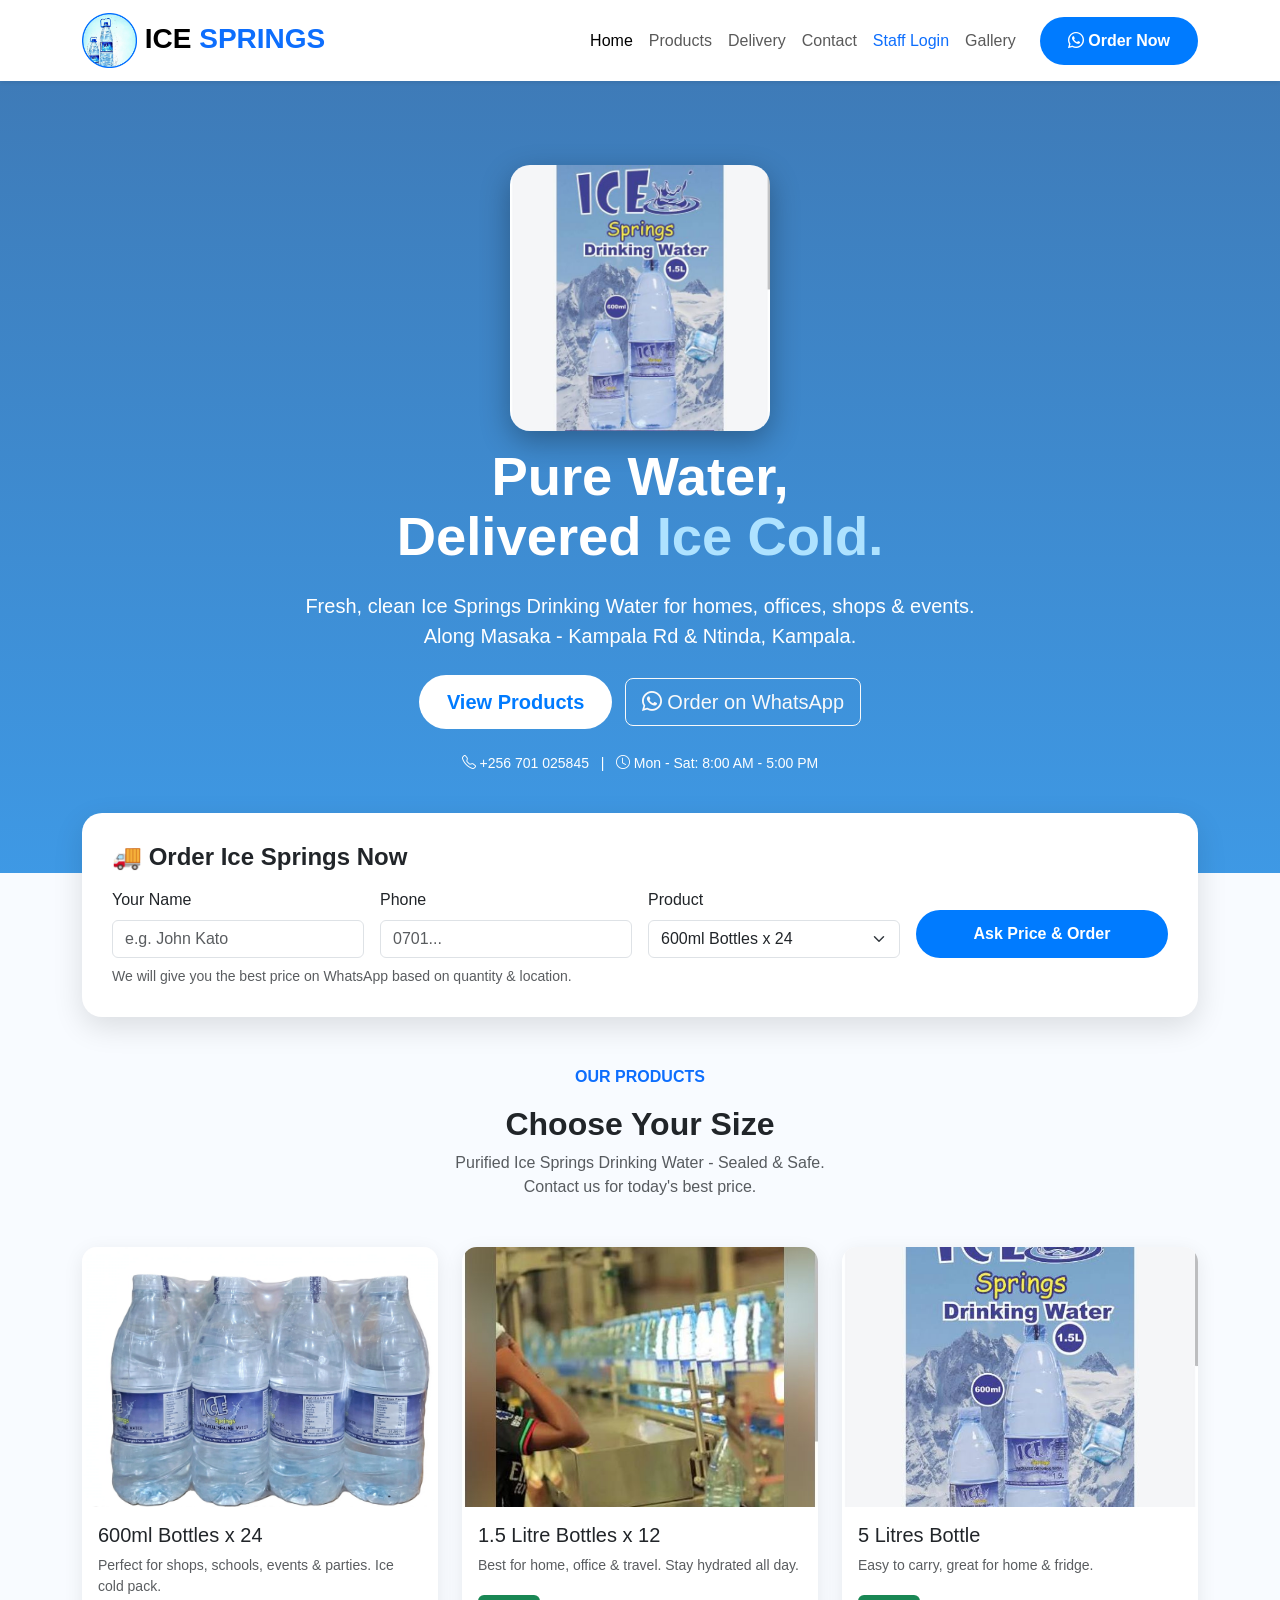
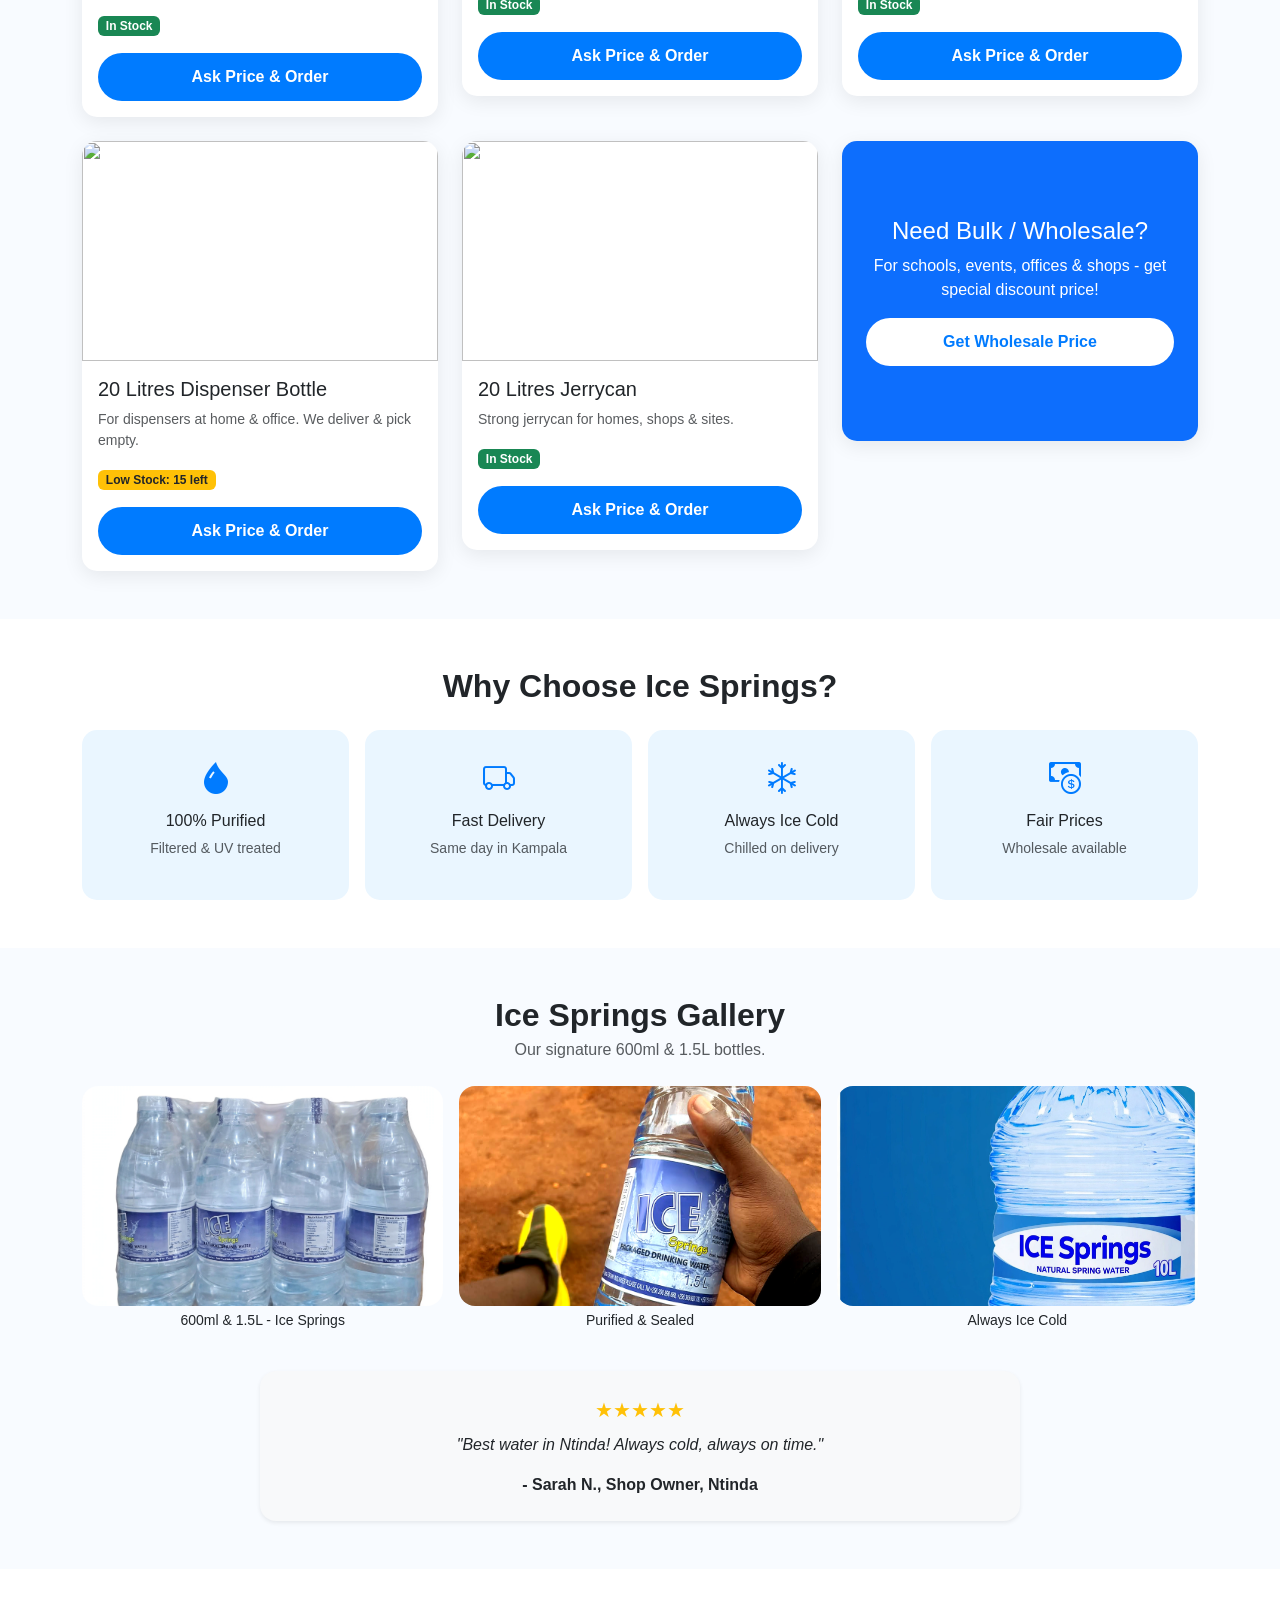
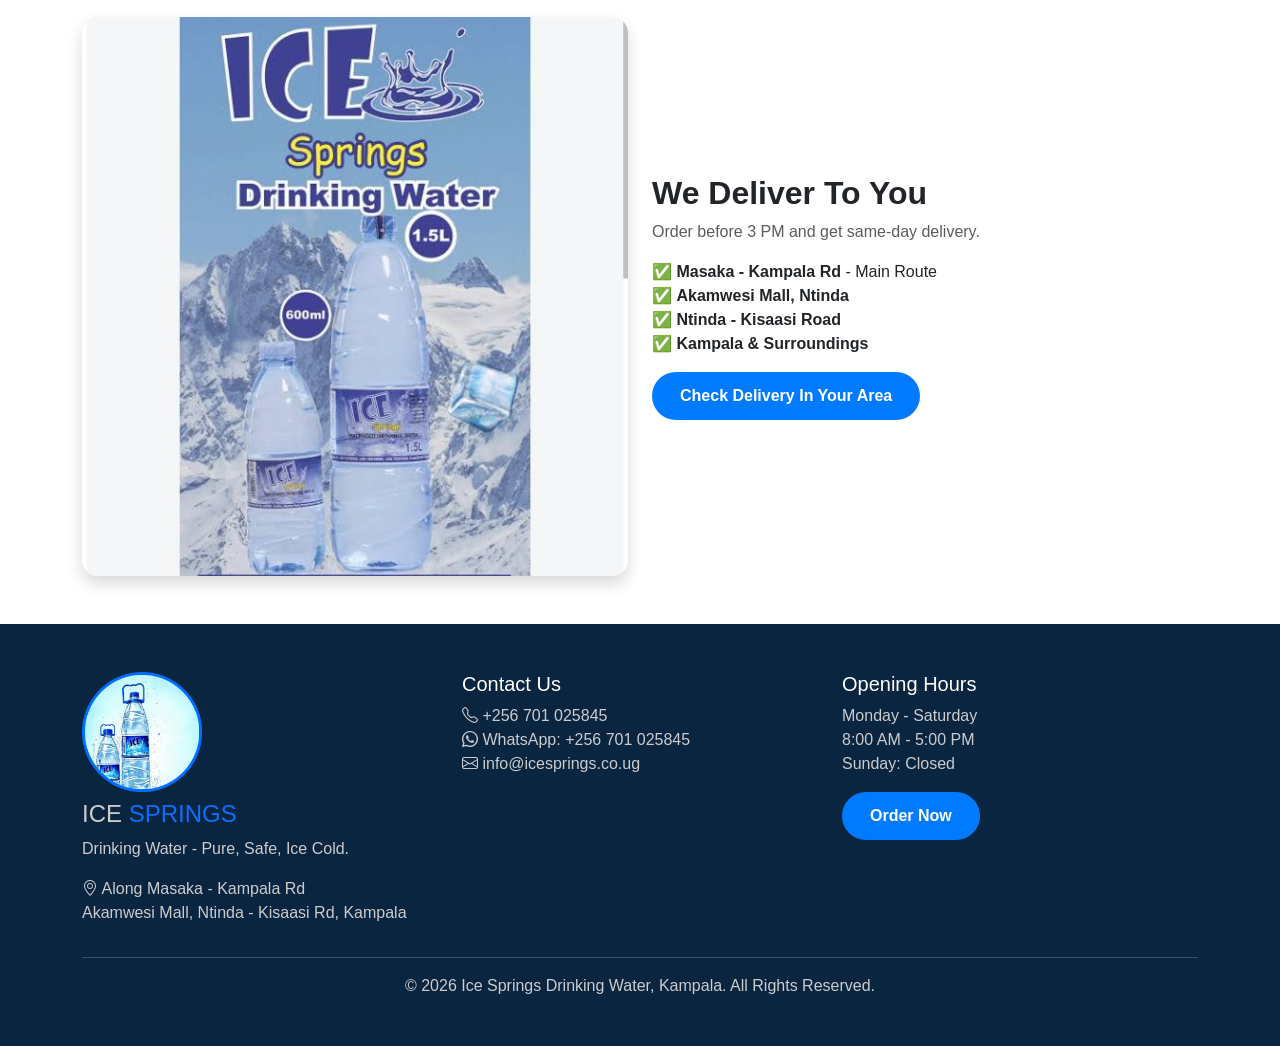
==== index.html @ fd6916f8 "Update index.html" ====
<!DOCTYPE html>
<html lang="en">
<head>
<meta charset="UTF-8">
<meta name="viewport" content="width=device-width, initial-scale=1.0">
<title>Ice Springs Drinking Water | Pure Water - Kampala</title>
<link href="https://cdn.jsdelivr.net/npm/bootstrap@5.3.3/dist/css/bootstrap.min.css" rel="stylesheet">
<link rel="stylesheet" href="https://cdn.jsdelivr.net/npm/bootstrap-icons@1.11.3/font/bootstrap-icons.min.css">
<link rel="stylesheet" href="style.css">
</head>
<body>

<nav class="navbar navbar-expand-lg navbar-light bg-white sticky-top shadow-sm">
  <div class="container">
    <a class="navbar-brand fw-bold fs-3" href="#">
      <img src="logo.png" alt="Ice Springs" style="height:55px; width:auto; border-radius:8px; object-fit:cover;"> 
      ICE <span class="text-primary">SPRINGS</span>
    </a>
    <button class="navbar-toggler" type="button" data-bs-toggle="collapse" data-bs-target="#nav"><span class="navbar-toggler-icon"></span></button>
    <div class="collapse navbar-collapse" id="nav">
      <ul class="navbar-nav ms-auto">
        <li class="nav-item"><a class="nav-link active" href="#">Home</a></li>
        <li class="nav-item"><a class="nav-link" href="#products">Products</a></li>
        <li class="nav-item"><a class="nav-link" href="#delivery">Delivery</a></li>
        <li class="nav-item"><a class="nav-link" href="#contact">Contact</a></li>
        <li class="nav-item"><a class="nav-link text-primary" href="login.html">Staff Login</a></li>
         <li class="nav-item"><a class="nav-link" href="gallary.html">Gallery</a></li>
      </ul>

      <a href="https://wa.me/256701025845?text=Hello%20Ice%20Springs!%20I%20want%20to%20order" target="_blank" class="btn btn-blue ms-3"><i class="bi bi-whatsapp"></i> Order Now</a>
    </div>
  </div>
</nav>

<section class="hero text-center">
  <div class="container">
    <img src="icewaterlogo.jpeg" alt="Ice Springs Drinking Water" style="width:260px; max-width:85%; border-radius:20px; box-shadow:0 10px 30px rgba(0,0,0,0.3);">
    <h1 class="mt-3">Pure Water,<br>Delivered <span class="text-light-blue">Ice Cold.</span></h1>
    <p class="lead my-4">Fresh, clean Ice Springs Drinking Water for homes, offices, shops & events.<br>Along Masaka - Kampala Rd & Ntinda, Kampala.</p>
    <a href="#products" class="btn btn-white btn-lg me-2">View Products</a>
    <a href="https://wa.me/256701025845" target="_blank" class="btn btn-outline-light btn-lg"><i class="bi bi-whatsapp"></i> Order on WhatsApp</a>
    <p class="mt-4 small"><i class="bi bi-telephone"></i> +256 701 025845 &nbsp; | &nbsp; <i class="bi bi-clock"></i> Mon - Sat: 8:00 AM - 5:00 PM</p>
  </div>
</section>

<div class="container" id="order">
  <div class="order-box">
    <h4 class="fw-bold mb-3">🚚 Order Ice Springs Now</h4>
    <form class="row g-3" onsubmit="orderWater(event)">
      <div class="col-md-3"><label class="form-label">Your Name</label><input id="cName" type="text" class="form-control" placeholder="e.g. John Kato" required></div>
      <div class="col-md-3"><label class="form-label">Phone</label><input id="cPhone" type="tel" class="form-control" placeholder="0701..." required></div>
      <div class="col-md-3"><label class="form-label">Product</label>
        <select id="cProduct" class="form-select">
          <option>600ml Bottles x 24</option>
          <option>1.5 Litre Bottles x 12</option>
          <option>5 Litres Bottle</option>
          <option>20 Litres Dispenser Bottle</option>
          <option>20 Litres Jerrycan</option>
        </select>
      </div>
      <div class="col-md-3 d-flex align-items-end"><button class="btn btn-blue w-100"><span id="btnText">Ask Price & Order</span> <span id="spinner" class="spinner-border spinner-border-sm d-none"></span></button></div>
    </form>
    <p class="small text-muted mt-2 mb-0">We will give you the best price on WhatsApp based on quantity & location.</p>
  </div>
</div>

<section id="products" class="py-5">
  <div class="container">
    <div class="text-center mb-5"><p class="text-primary fw-bold">OUR PRODUCTS</p><h2 class="fw-bold">Choose Your Size</h2><p class="text-muted">Purified Ice Springs Drinking Water - Sealed & Safe. <br>Contact us for today's best price.</p></div>
    <div class="row g-4">
      <div class="col-md-4"><div class="card product-card"><img src="2.png" class="card-img-top" style="height:260px; object-fit:cover;"><div class="card-body"><h5>600ml Bottles x 24</h5><p class="text-muted small">Perfect for shops, schools, events & parties. Ice cold pack.</p><p><span class="badge bg-success">In Stock</span></p><a href="https://wa.me/256701025845?text=I%20want%20price%20for%2024x%20600ml" target="_blank" class="btn btn-blue w-100">Ask Price & Order</a></div></div></div>
      <div class="col-md-4"><div class="card product-card"><img src="1.jpeg" class="card-img-top" style="height:260px; object-fit:cover;"><div class="card-body"><h5>1.5 Litre Bottles x 12</h5><p class="text-muted small">Best for home, office & travel. Stay hydrated all day.</p><p><span class="badge bg-success">In Stock</span></p><a href="https://wa.me/256701025845?text=I%20want%20price%20for%2012x%201.5L" target="_blank" class="btn btn-blue w-100">Ask Price & Order</a></div></div></div>
      <div class="col-md-4"><div class="card product-card"><img src="icewaterlogo.jpeg" class="card-img-top" style="height:260px; object-fit:cover;"><div class="card-body"><h5>5 Litres Bottle</h5><p class="text-muted small">Easy to carry, great for home & fridge.</p><p><span class="badge bg-success">In Stock</span></p><a href="https://wa.me/256701025845?text=I%20want%20price%20for%205%20Litres" target="_blank" class="btn btn-blue w-100">Ask Price & Order</a></div></div></div>
      <div class="col-md-4"><div class="card product-card"><img src="https://images.unsplash.com/photo-1585232561287-1a52825f8d6b?w=800" class="card-img-top"><div class="card-body"><h5>20 Litres Dispenser Bottle</h5><p class="text-muted small">For dispensers at home & office. We deliver & pick empty.</p><p><span class="badge bg-warning text-dark">Low Stock: 15 left</span></p><a href="https://wa.me/256701025845?text=I%20want%20price%20for%2020L%20Dispenser" target="_blank" class="btn btn-blue w-100">Ask Price & Order</a></div></div></div>
      <div class="col-md-4"><div class="card product-card"><img src="https://images.unsplash.com/photo-1616116310801-e1c9a5cddb0a?w=800" class="card-img-top"><div class="card-body"><h5>20 Litres Jerrycan</h5><p class="text-muted small">Strong jerrycan for homes, shops & sites.</p><p><span class="badge bg-success">In Stock</span></p><a href="https://wa.me/256701025845?text=I%20want%20price%20for%2020L%20Jerrycan" target="_blank" class="btn btn-blue w-100">Ask Price & Order</a></div></div></div>
      <div class="col-md-4"><div class="card product-card bg-primary text-white text-center d-flex flex-column justify-content-center p-4" style="min-height:300px"><h4>Need Bulk / Wholesale?</h4><p>For schools, events, offices & shops - get special discount price!</p><a href="https://wa.me/256701025845?text=I%20want%20wholesale%20price" target="_blank" class="btn btn-white">Get Wholesale Price</a></div></div>
    </div>
  </div>
</section>

<section id="why" class="py-5 bg-white">
  <div class="container"><div class="text-center mb-4"><h2 class="fw-bold">Why Choose Ice Springs?</h2></div>
    <div class="row g-3 text-center">
      <div class="col-6 col-md-3"><div class="feature-box"><i class="bi bi-droplet-fill"></i><h6 class="mt-2">100% Purified</h6><p class="small text-muted">Filtered & UV treated</p></div></div>
      <div class="col-6 col-md-3"><div class="feature-box"><i class="bi bi-truck"></i><h6 class="mt-2">Fast Delivery</h6><p class="small text-muted">Same day in Kampala</p></div></div>
      <div class="col-6 col-md-3"><div class="feature-box"><i class="bi bi-snow"></i><h6 class="mt-2">Always Ice Cold</h6><p class="small text-muted">Chilled on delivery</p></div></div>
      <div class="col-6 col-md-3"><div class="feature-box"><i class="bi bi-cash-coin"></i><h6 class="mt-2">Fair Prices</h6><p class="small text-muted">Wholesale available</p></div></div>
    </div>
  </div>
</section>

<section id="gallery" class="py-5">
  <div class="container">
    <h2 class="fw-bold text-center mb-1">Ice Springs Gallery</h2>
    <p class="text-center text-muted mb-4">Our signature 600ml & 1.5L bottles.</p>
    <div class="row g-3">
      <div class="col-md-4 col-6"><img src="2.png" class="img-fluid rounded-4 gallery-img"><p class="text-center small mt-1">600ml & 1.5L - Ice Springs</p></div>
      <div class="col-md-4 col-6"><img src="3.png" class="img-fluid rounded-4 gallery-img"><p class="text-center small mt-1">Purified & Sealed</p></div>
      <div class="col-md-4"><img src="4.jpg" class="img-fluid rounded-4 gallery-img"><p class="text-center small mt-1">Always Ice Cold</p></div>
    </div>
    <div class="row mt-4"><div class="col-md-8 mx-auto text-center bg-light p-4 rounded-4 shadow-sm"><div class="text-warning fs-5">★★★★★</div><p class="fst-italic mt-2">"Best water in Ntinda! Always cold, always on time."</p><strong>- Sarah N., Shop Owner, Ntinda</strong></div></div>
  </div>
</section>

<section id="delivery" class="py-5 bg-white">
  <div class="container"><div class="row align-items-center"><div class="col-md-6"><img src="icewaterlogo.jpeg" class="img-fluid rounded-4 shadow"></div>
  <div class="col-md-6"><h2 class="fw-bold">We Deliver To You</h2><p class="text-muted">Order before 3 PM and get same-day delivery.</p><ul class="list-unstyled"><li>✅ <b>Masaka - Kampala Rd</b> - Main Route</li><li>✅ <b>Akamwesi Mall, Ntinda</b></li><li>✅ <b>Ntinda - Kisaasi Road</b></li><li>✅ <b>Kampala & Surroundings</b></li></ul><a href="https://wa.me/256701025845" target="_blank" class="btn btn-blue">Check Delivery In Your Area</a></div></div></div>
</section>

<footer id="contact" class="py-5">
  <div class="container"><div class="row">
    <div class="col-md-4"><img src="logo.png" style="width:120px; border-radius:12px;"><h4 class="mt-2">ICE <span class="text-primary">SPRINGS</span></h4><p>Drinking Water - Pure, Safe, Ice Cold.</p><p><i class="bi bi-geo-alt"></i> Along Masaka - Kampala Rd<br>Akamwesi Mall, Ntinda - Kisaasi Rd, Kampala</p></div>
    <div class="col-md-4"><h5 class="text-white">Contact Us</h5><p><i class="bi bi-telephone"></i> +256 701 025845<br><i class="bi bi-whatsapp"></i> WhatsApp: +256 701 025845<br><i class="bi bi-envelope"></i> info@icesprings.co.ug</p></div>
    <div class="col-md-4"><h5 class="text-white">Opening Hours</h5><p>Monday - Saturday<br>8:00 AM - 5:00 PM<br>Sunday: Closed</p><a href="https://wa.me/256701025845" class="btn btn-blue">Order Now</a></div>
  </div><hr><p class="text-center mb-0">© 2026 Ice Springs Drinking Water, Kampala. All Rights Reserved.</p></div>
</footer>

<script src="https://cdn.jsdelivr.net/npm/bootstrap@5.3.3/dist/js/bootstrap.bundle.min.js"></script>
<script>
function orderWater(e){
  e.preventDefault();
  var btnText=document.getElementById('btnText'); var spinner=document.getElementById('spinner');
  btnText.innerText='Preparing...'; spinner.classList.remove('d-none');
  var name=document.getElementById('cName').value; var phone=document.getElementById('cPhone').value; var product=document.getElementById('cProduct').value;
  var msg="Hello Ice Springs! My name is "+name+". Phone: "+phone+". I want price for: "+product;
  setTimeout(function(){ window.open("https://wa.me/256701025845?text="+encodeURIComponent(msg),"_blank"); btnText.innerText='Ask Price & Order'; spinner.classList.add('d-none'); },1000);
}
</script>
</body>
</html>
---- style.css ----
:root{ --blue:#007bff; --dark-blue:#0056b3; --light:#eaf6ff; }
body{ font-family:'Segoe UI',sans-serif; background:#f8fbff; }
.btn-blue{ background:var(--blue); color:white; border:none; padding:12px 28px; border-radius:30px; font-weight:600; }
.btn-blue:hover{ background:var(--dark-blue); color:white; }
.btn-white{ background:white; color:var(--blue); padding:12px 28px; border-radius:30px; font-weight:700; border:none; }
.text-light-blue{ color:#aee2ff; }
.hero{ background:linear-gradient(rgba(0,80,160,0.75), rgba(0,120,220,0.75)), url('https://images.unsplash.com/photo-1548839140-29a749e1cf4d?w=1200'); background-size:cover; background-position:center; min-height:88vh; display:flex; align-items:center; color:white; }
.hero h1{ font-size:3.4rem; font-weight:800; line-height:1.1; }
.order-box{ background:white; padding:30px; border-radius:20px; box-shadow:0 10px 30px rgba(0,0,0,0.12); margin-top:-60px; position:relative; z-index:10; }
.product-card{ border:none; border-radius:15px; overflow:hidden; box-shadow:0 5px 20px rgba(0,0,0,0.08); transition:0.3s; }
.product-card:hover{ transform:translateY(-5px); }
.product-card img{ height:220px; object-fit:cover; }
.price-badge{ position:absolute; top:15px; right:15px; background:var(--blue); color:white; padding:6px 14px; border-radius:20px; font-weight:700; font-size:13px; }
.feature-box{ background:var(--light); padding:25px; border-radius:15px; text-align:center; }
.feature-box i{ font-size:2rem; color:var(--blue); }
.gallery-img{ height:220px; object-fit:cover; width:100%; }
footer{ background:#0a2540; color:#ccc; }
.login-bg{ min-height:100vh; background:linear-gradient(rgba(0,80,160,0.7), rgba(0,120,220,0.7)), url('https://images.unsplash.com/photo-1548839140-29a749e1cf4d?w=1200'); background-size:cover; display:flex; align-items:center; }
.gallery-3 {
  display: flex;
  flex-wrap: nowrap !important;
  gap: 8px;
}
.gallery-3 img {
  width: 33.33%;
  height: 110px;
  object-fit: cover;
  border-radius: 10px;
}
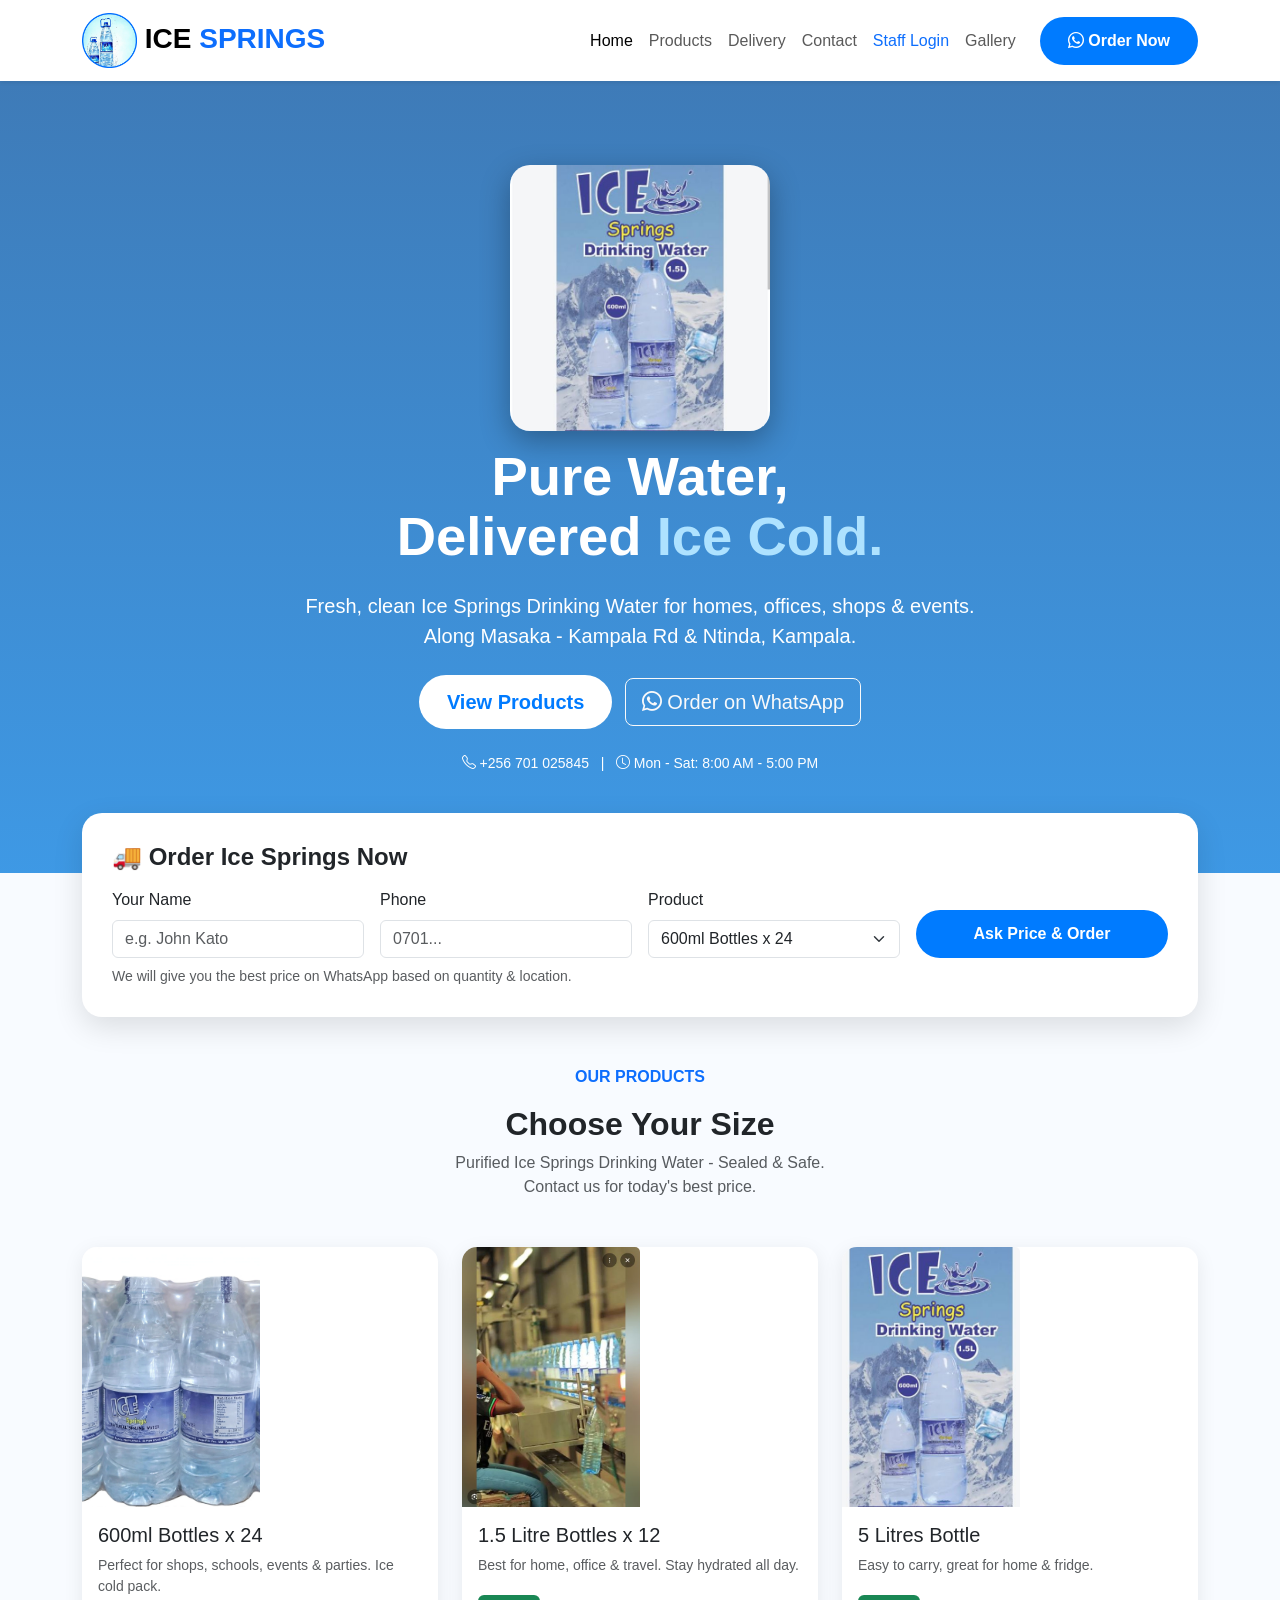
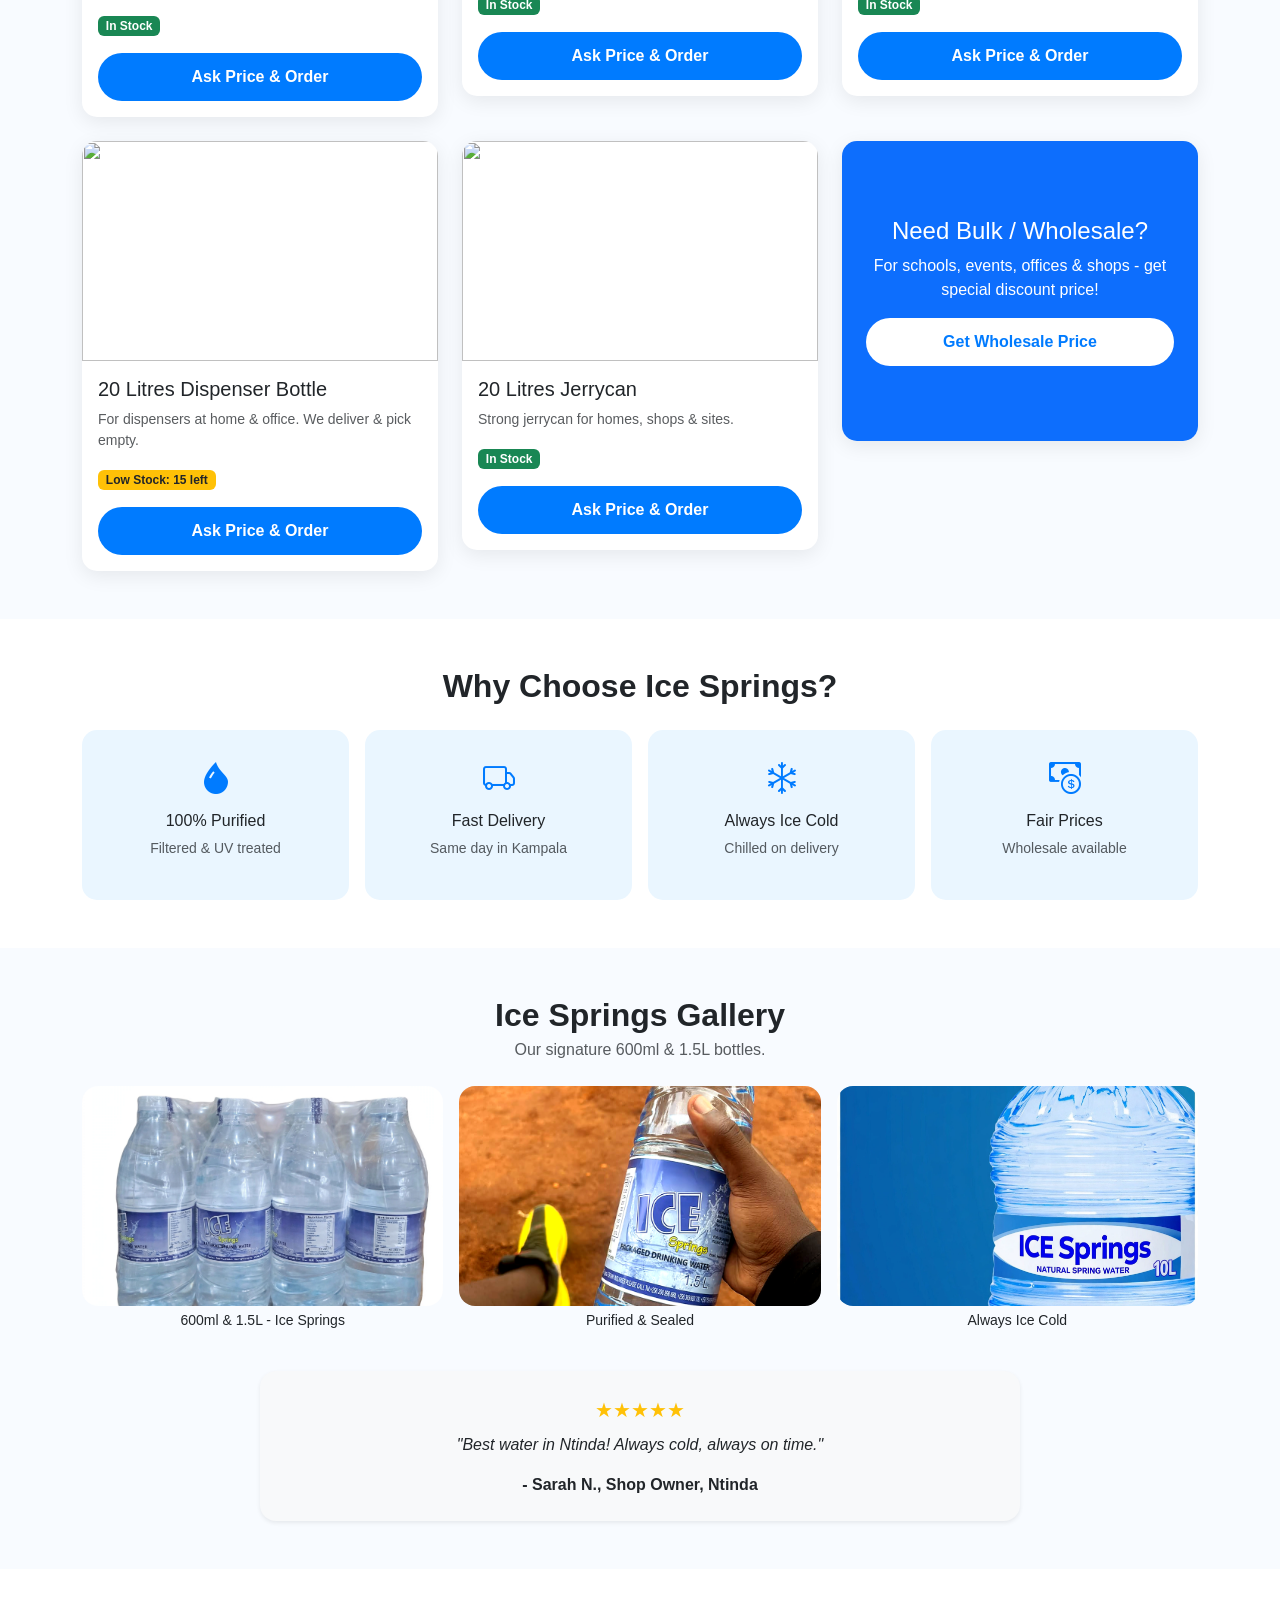
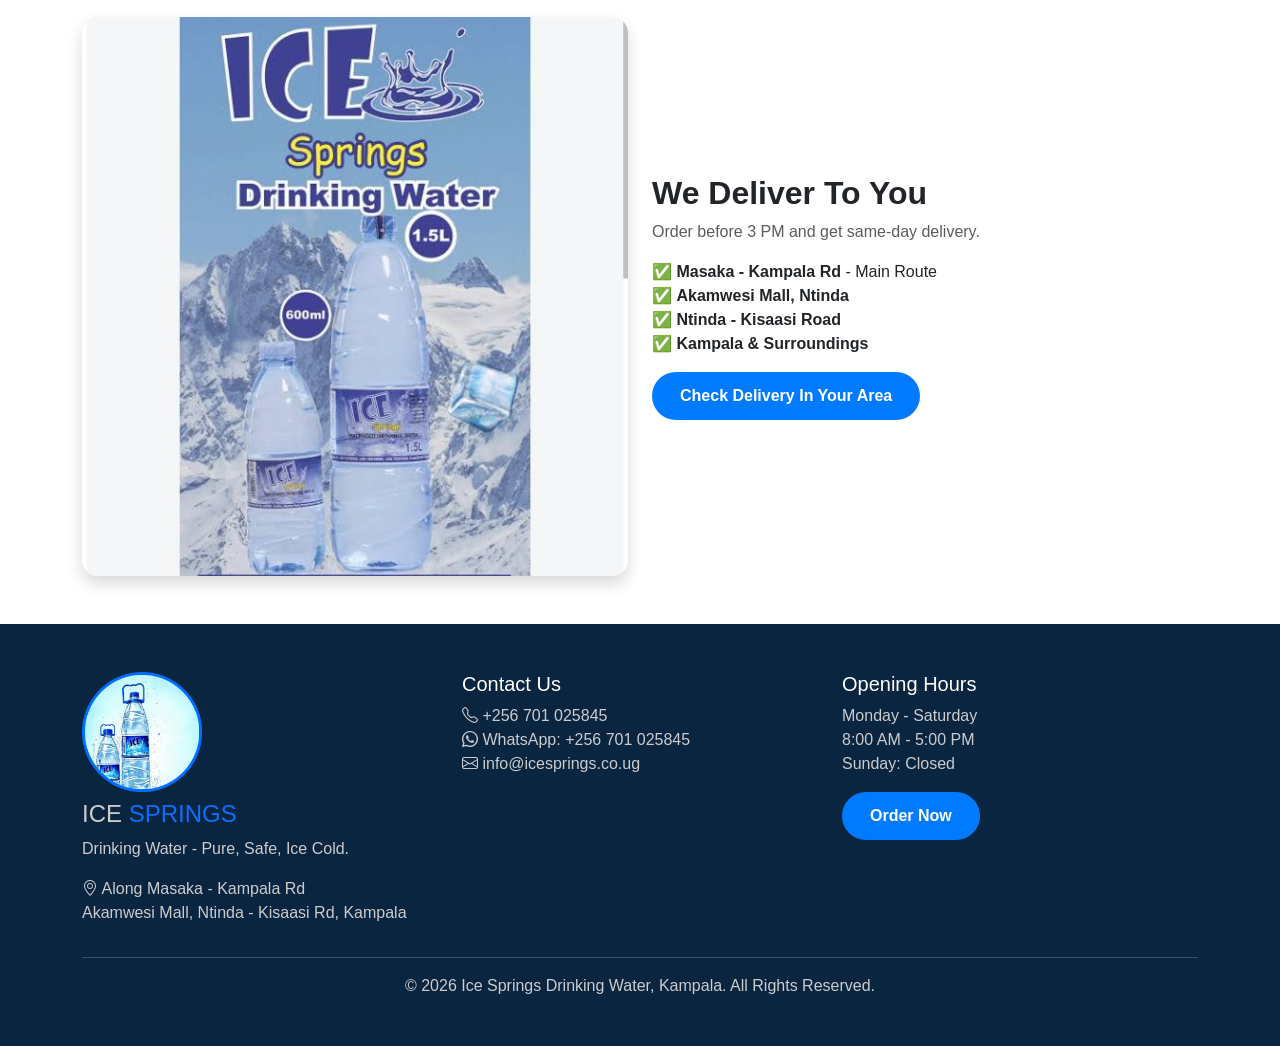
==== commit ad3ec050: "Update index.html" ====
--- a/index.html
+++ b/index.html
@@ -68,9 +68,9 @@
   <div class="container">
     <div class="text-center mb-5"><p class="text-primary fw-bold">OUR PRODUCTS</p><h2 class="fw-bold">Choose Your Size</h2><p class="text-muted">Purified Ice Springs Drinking Water - Sealed & Safe. <br>Contact us for today's best price.</p></div>
     <div class="row g-4">
-      <div class="col-md-4"><div class="card product-card"><img src="2.png" class="card-img-top" style="height:260px; object-fit:cover;"><div class="card-body"><h5>600ml Bottles x 24</h5><p class="text-muted small">Perfect for shops, schools, events & parties. Ice cold pack.</p><p><span class="badge bg-success">In Stock</span></p><a href="https://wa.me/256701025845?text=I%20want%20price%20for%2024x%20600ml" target="_blank" class="btn btn-blue w-100">Ask Price & Order</a></div></div></div>
-      <div class="col-md-4"><div class="card product-card"><img src="1.jpeg" class="card-img-top" style="height:260px; object-fit:cover;"><div class="card-body"><h5>1.5 Litre Bottles x 12</h5><p class="text-muted small">Best for home, office & travel. Stay hydrated all day.</p><p><span class="badge bg-success">In Stock</span></p><a href="https://wa.me/256701025845?text=I%20want%20price%20for%2012x%201.5L" target="_blank" class="btn btn-blue w-100">Ask Price & Order</a></div></div></div>
-      <div class="col-md-4"><div class="card product-card"><img src="icewaterlogo.jpeg" class="card-img-top" style="height:260px; object-fit:cover;"><div class="card-body"><h5>5 Litres Bottle</h5><p class="text-muted small">Easy to carry, great for home & fridge.</p><p><span class="badge bg-success">In Stock</span></p><a href="https://wa.me/256701025845?text=I%20want%20price%20for%205%20Litres" target="_blank" class="btn btn-blue w-100">Ask Price & Order</a></div></div></div>
+      <div class="col-md-4"><div class="card product-card"><img src="2.png" class="card-img-top" style="height:260px; width: 50%;object-fit:cover;"><div class="card-body"><h5>600ml Bottles x 24</h5><p class="text-muted small">Perfect for shops, schools, events & parties. Ice cold pack.</p><p><span class="badge bg-success">In Stock</span></p><a href="https://wa.me/256701025845?text=I%20want%20price%20for%2024x%20600ml" target="_blank" class="btn btn-blue w-100">Ask Price & Order</a></div></div></div>
+      <div class="col-md-4"><div class="card product-card"><img src="1.jpeg" class="card-img-top" style="height:260px;width: 50%; object-fit:cover;"><div class="card-body"><h5>1.5 Litre Bottles x 12</h5><p class="text-muted small">Best for home, office & travel. Stay hydrated all day.</p><p><span class="badge bg-success">In Stock</span></p><a href="https://wa.me/256701025845?text=I%20want%20price%20for%2012x%201.5L" target="_blank" class="btn btn-blue w-100">Ask Price & Order</a></div></div></div>
+      <div class="col-md-4"><div class="card product-card"><img src="icewaterlogo.jpeg" class="card-img-top" style="height:260px; width: 50%;object-fit:cover;"><div class="card-body"><h5>5 Litres Bottle</h5><p class="text-muted small">Easy to carry, great for home & fridge.</p><p><span class="badge bg-success">In Stock</span></p><a href="https://wa.me/256701025845?text=I%20want%20price%20for%205%20Litres" target="_blank" class="btn btn-blue w-100">Ask Price & Order</a></div></div></div>
       <div class="col-md-4"><div class="card product-card"><img src="https://images.unsplash.com/photo-1585232561287-1a52825f8d6b?w=800" class="card-img-top"><div class="card-body"><h5>20 Litres Dispenser Bottle</h5><p class="text-muted small">For dispensers at home & office. We deliver & pick empty.</p><p><span class="badge bg-warning text-dark">Low Stock: 15 left</span></p><a href="https://wa.me/256701025845?text=I%20want%20price%20for%2020L%20Dispenser" target="_blank" class="btn btn-blue w-100">Ask Price & Order</a></div></div></div>
       <div class="col-md-4"><div class="card product-card"><img src="https://images.unsplash.com/photo-1616116310801-e1c9a5cddb0a?w=800" class="card-img-top"><div class="card-body"><h5>20 Litres Jerrycan</h5><p class="text-muted small">Strong jerrycan for homes, shops & sites.</p><p><span class="badge bg-success">In Stock</span></p><a href="https://wa.me/256701025845?text=I%20want%20price%20for%2020L%20Jerrycan" target="_blank" class="btn btn-blue w-100">Ask Price & Order</a></div></div></div>
       <div class="col-md-4"><div class="card product-card bg-primary text-white text-center d-flex flex-column justify-content-center p-4" style="min-height:300px"><h4>Need Bulk / Wholesale?</h4><p>For schools, events, offices & shops - get special discount price!</p><a href="https://wa.me/256701025845?text=I%20want%20wholesale%20price" target="_blank" class="btn btn-white">Get Wholesale Price</a></div></div>
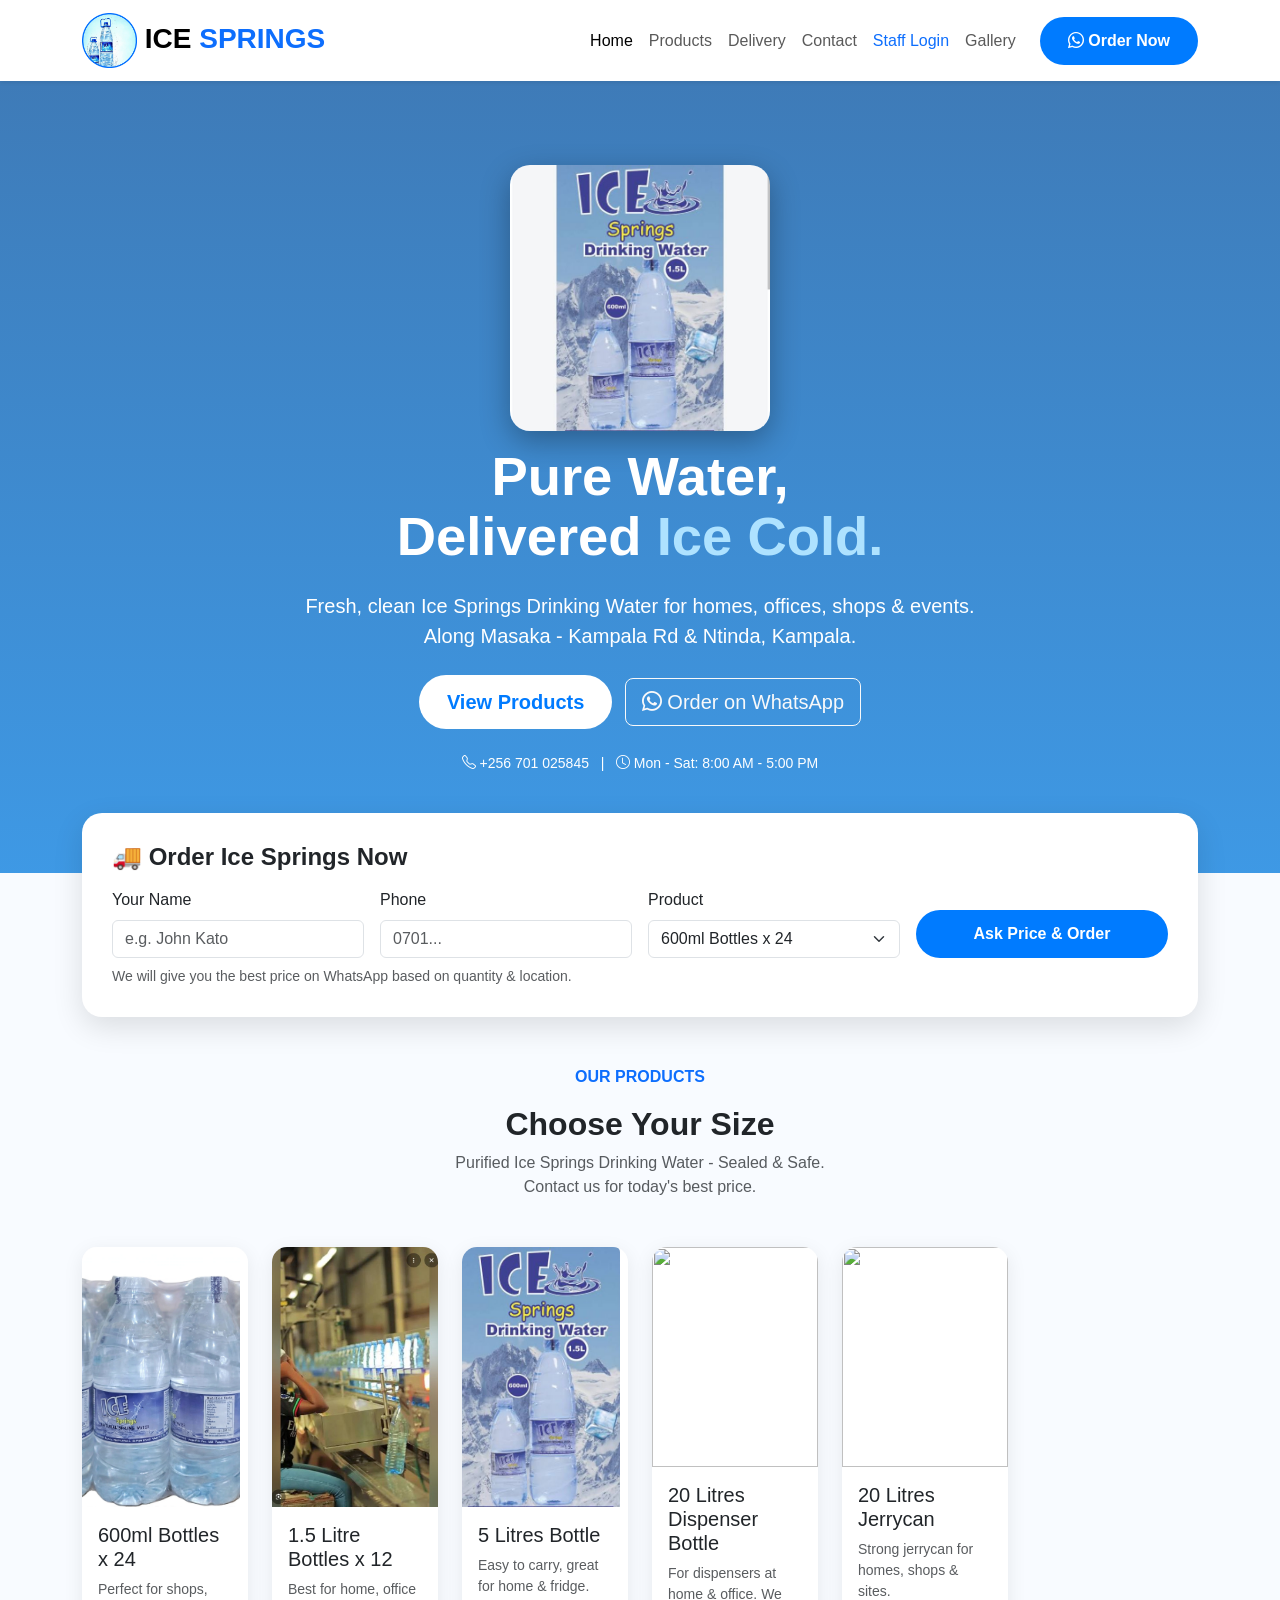
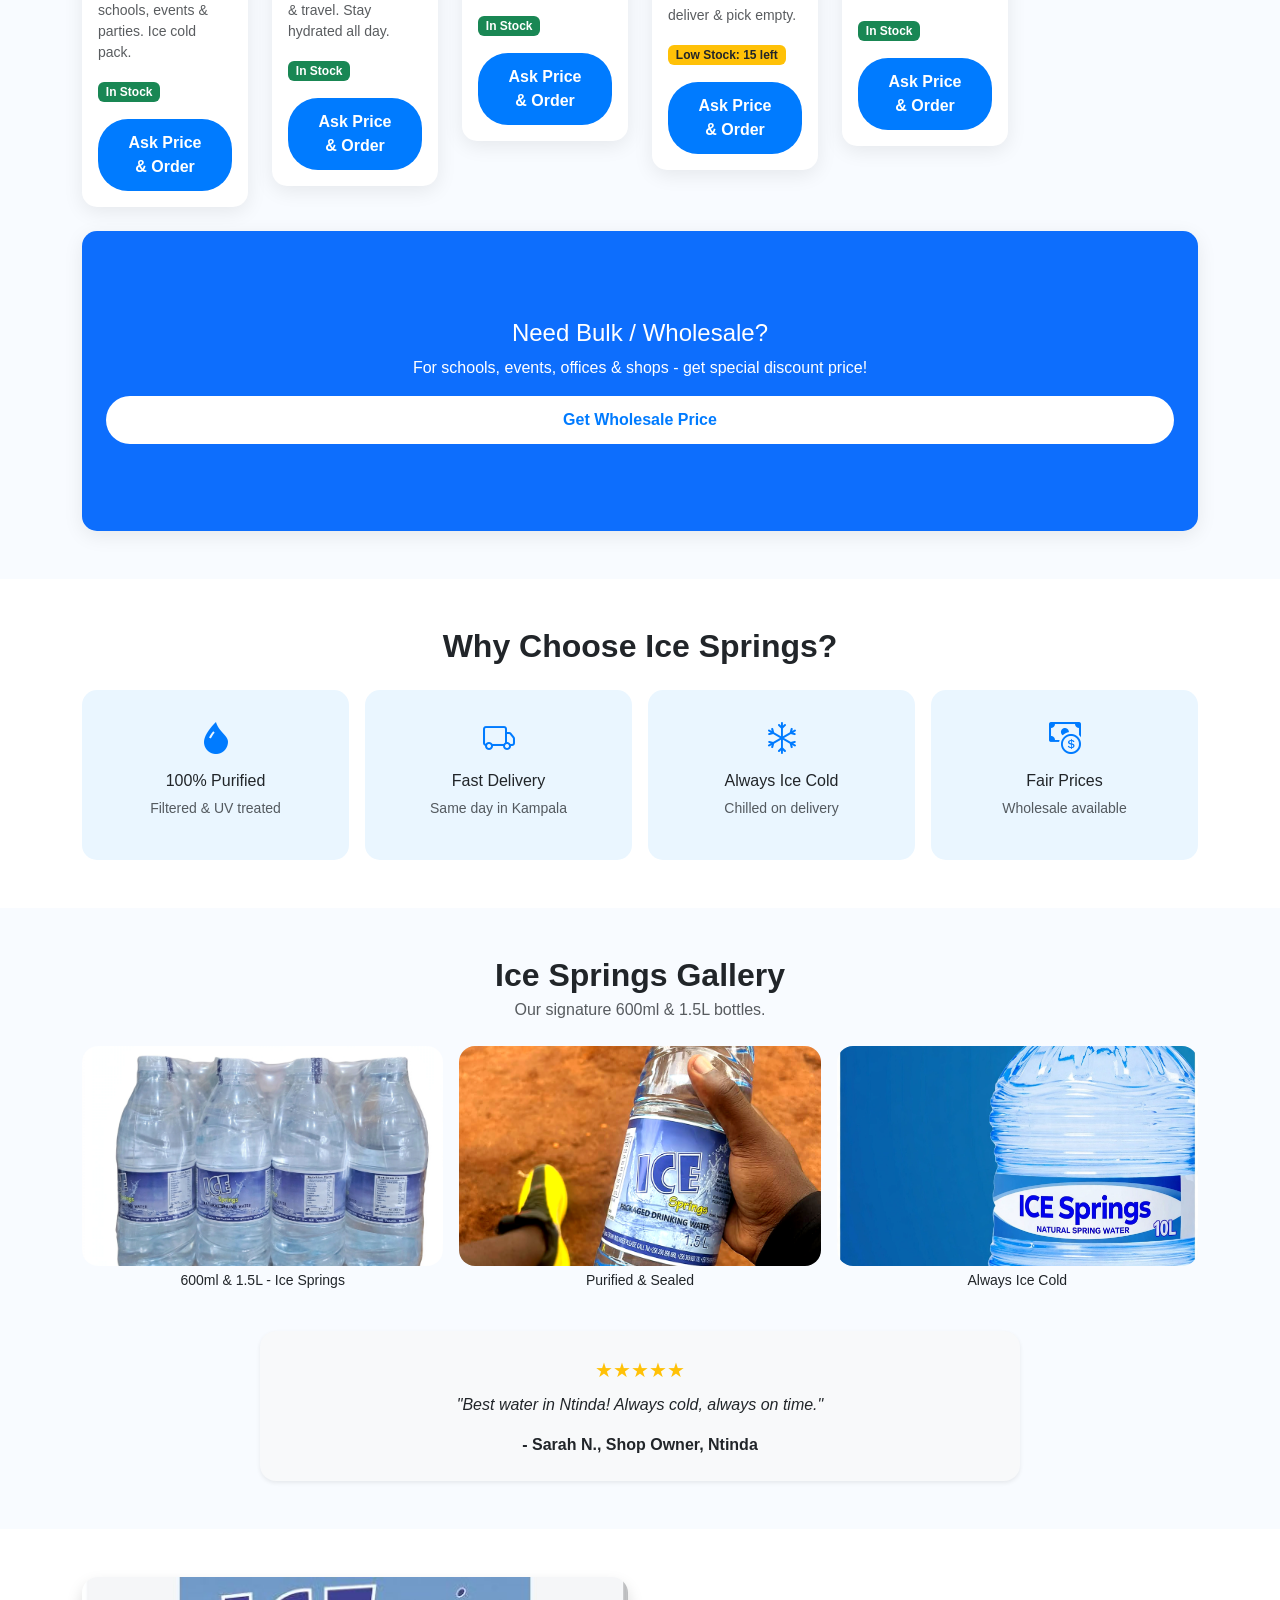
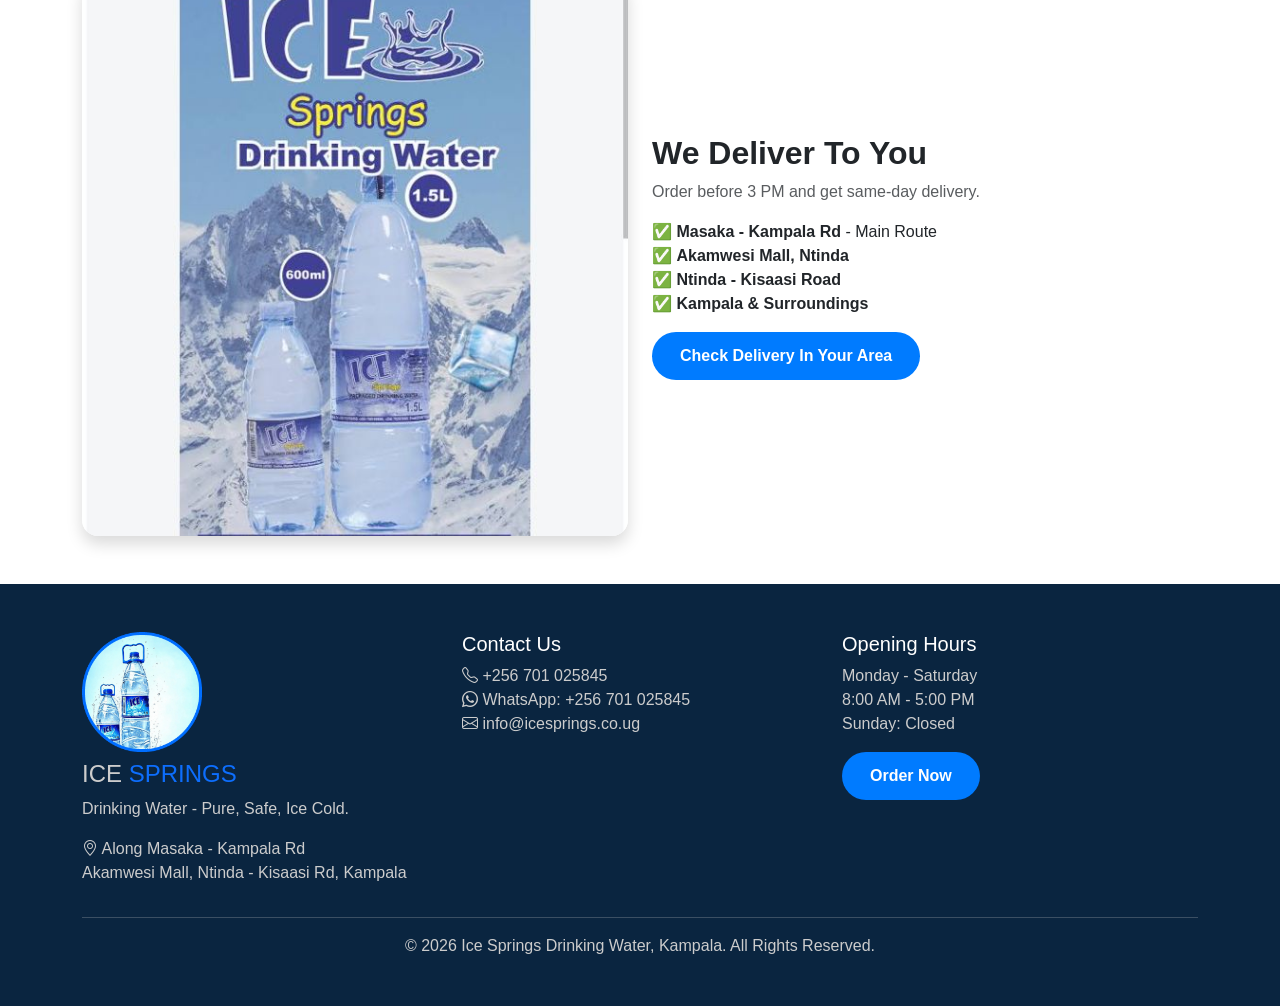
==== commit 17ec517e: "Update index.html" ====
--- a/index.html
+++ b/index.html
@@ -68,12 +68,12 @@
   <div class="container">
     <div class="text-center mb-5"><p class="text-primary fw-bold">OUR PRODUCTS</p><h2 class="fw-bold">Choose Your Size</h2><p class="text-muted">Purified Ice Springs Drinking Water - Sealed & Safe. <br>Contact us for today's best price.</p></div>
     <div class="row g-4">
-      <div class="col-md-4"><div class="card product-card"><img src="2.png" class="card-img-top" style="height:260px; width: 50%;object-fit:cover;"><div class="card-body"><h5>600ml Bottles x 24</h5><p class="text-muted small">Perfect for shops, schools, events & parties. Ice cold pack.</p><p><span class="badge bg-success">In Stock</span></p><a href="https://wa.me/256701025845?text=I%20want%20price%20for%2024x%20600ml" target="_blank" class="btn btn-blue w-100">Ask Price & Order</a></div></div></div>
-      <div class="col-md-4"><div class="card product-card"><img src="1.jpeg" class="card-img-top" style="height:260px;width: 50%; object-fit:cover;"><div class="card-body"><h5>1.5 Litre Bottles x 12</h5><p class="text-muted small">Best for home, office & travel. Stay hydrated all day.</p><p><span class="badge bg-success">In Stock</span></p><a href="https://wa.me/256701025845?text=I%20want%20price%20for%2012x%201.5L" target="_blank" class="btn btn-blue w-100">Ask Price & Order</a></div></div></div>
-      <div class="col-md-4"><div class="card product-card"><img src="icewaterlogo.jpeg" class="card-img-top" style="height:260px; width: 50%;object-fit:cover;"><div class="card-body"><h5>5 Litres Bottle</h5><p class="text-muted small">Easy to carry, great for home & fridge.</p><p><span class="badge bg-success">In Stock</span></p><a href="https://wa.me/256701025845?text=I%20want%20price%20for%205%20Litres" target="_blank" class="btn btn-blue w-100">Ask Price & Order</a></div></div></div>
-      <div class="col-md-4"><div class="card product-card"><img src="https://images.unsplash.com/photo-1585232561287-1a52825f8d6b?w=800" class="card-img-top"><div class="card-body"><h5>20 Litres Dispenser Bottle</h5><p class="text-muted small">For dispensers at home & office. We deliver & pick empty.</p><p><span class="badge bg-warning text-dark">Low Stock: 15 left</span></p><a href="https://wa.me/256701025845?text=I%20want%20price%20for%2020L%20Dispenser" target="_blank" class="btn btn-blue w-100">Ask Price & Order</a></div></div></div>
-      <div class="col-md-4"><div class="card product-card"><img src="https://images.unsplash.com/photo-1616116310801-e1c9a5cddb0a?w=800" class="card-img-top"><div class="card-body"><h5>20 Litres Jerrycan</h5><p class="text-muted small">Strong jerrycan for homes, shops & sites.</p><p><span class="badge bg-success">In Stock</span></p><a href="https://wa.me/256701025845?text=I%20want%20price%20for%2020L%20Jerrycan" target="_blank" class="btn btn-blue w-100">Ask Price & Order</a></div></div></div>
-      <div class="col-md-4"><div class="card product-card bg-primary text-white text-center d-flex flex-column justify-content-center p-4" style="min-height:300px"><h4>Need Bulk / Wholesale?</h4><p>For schools, events, offices & shops - get special discount price!</p><a href="https://wa.me/256701025845?text=I%20want%20wholesale%20price" target="_blank" class="btn btn-white">Get Wholesale Price</a></div></div>
+      <div class="col-md-2"><div class="card product-card"><img src="2.png" class="card-img-top" style="height:260px; width:95%;object-fit:cover;"><div class="card-body"><h5>600ml Bottles x 24</h5><p class="text-muted small">Perfect for shops, schools, events & parties. Ice cold pack.</p><p><span class="badge bg-success">In Stock</span></p><a href="https://wa.me/256701025845?text=I%20want%20price%20for%2024x%20600ml" target="_blank" class="btn btn-blue w-100">Ask Price & Order</a></div></div></div>
+      <div class="col-md-2"><div class="card product-card"><img src="1.jpeg" class="card-img-top" style="height:260px;width95%; object-fit:cover;"><div class="card-body"><h5>1.5 Litre Bottles x 12</h5><p class="text-muted small">Best for home, office & travel. Stay hydrated all day.</p><p><span class="badge bg-success">In Stock</span></p><a href="https://wa.me/256701025845?text=I%20want%20price%20for%2012x%201.5L" target="_blank" class="btn btn-blue w-100">Ask Price & Order</a></div></div></div>
+      <div class="col-md-2"><div class="card product-card"><img src="icewaterlogo.jpeg" class="card-img-top" style="height:260px; width:95%;object-fit:cover;"><div class="card-body"><h5>5 Litres Bottle</h5><p class="text-muted small">Easy to carry, great for home & fridge.</p><p><span class="badge bg-success">In Stock</span></p><a href="https://wa.me/256701025845?text=I%20want%20price%20for%205%20Litres" target="_blank" class="btn btn-blue w-100">Ask Price & Order</a></div></div></div>
+      <div class="col-md-2"><div class="card product-card"><img src="https://images.unsplash.com/photo-1585232561287-1a52825f8d6b?w=800" class="card-img-top"><div class="card-body"><h5>20 Litres Dispenser Bottle</h5><p class="text-muted small">For dispensers at home & office. We deliver & pick empty.</p><p><span class="badge bg-warning text-dark">Low Stock: 15 left</span></p><a href="https://wa.me/256701025845?text=I%20want%20price%20for%2020L%20Dispenser" target="_blank" class="btn btn-blue w-100">Ask Price & Order</a></div></div></div>
+      <div class="col-md-2"><div class="card product-card"><img src="https://images.unsplash.com/photo-1616116310801-e1c9a5cddb0a?w=800" class="card-img-top"><div class="card-body"><h5>20 Litres Jerrycan</h5><p class="text-muted small">Strong jerrycan for homes, shops & sites.</p><p><span class="badge bg-success">In Stock</span></p><a href="https://wa.me/256701025845?text=I%2０want%２price%２for%２２０L%２Jerrycan" target="_blank" class="btn btn-blue w-1００">Ask Price & Order</a></div></div></div>
+      <div class="col-md-２"><div class="card product-card bg-primary text-white text-center d-flex flex-column justify-content-center p-4" style="min-height:300px;"><h4>Need Bulk / Wholesale?</h4><p>For schools, events, offices & shops - get special discount price!</p><a href="https://wa.me/256701025845?text=I%20want%20wholesale%20price" target="_blank" class="btn btn-white">Get Wholesale Price</a></div></div>
     </div>
   </div>
 </section>
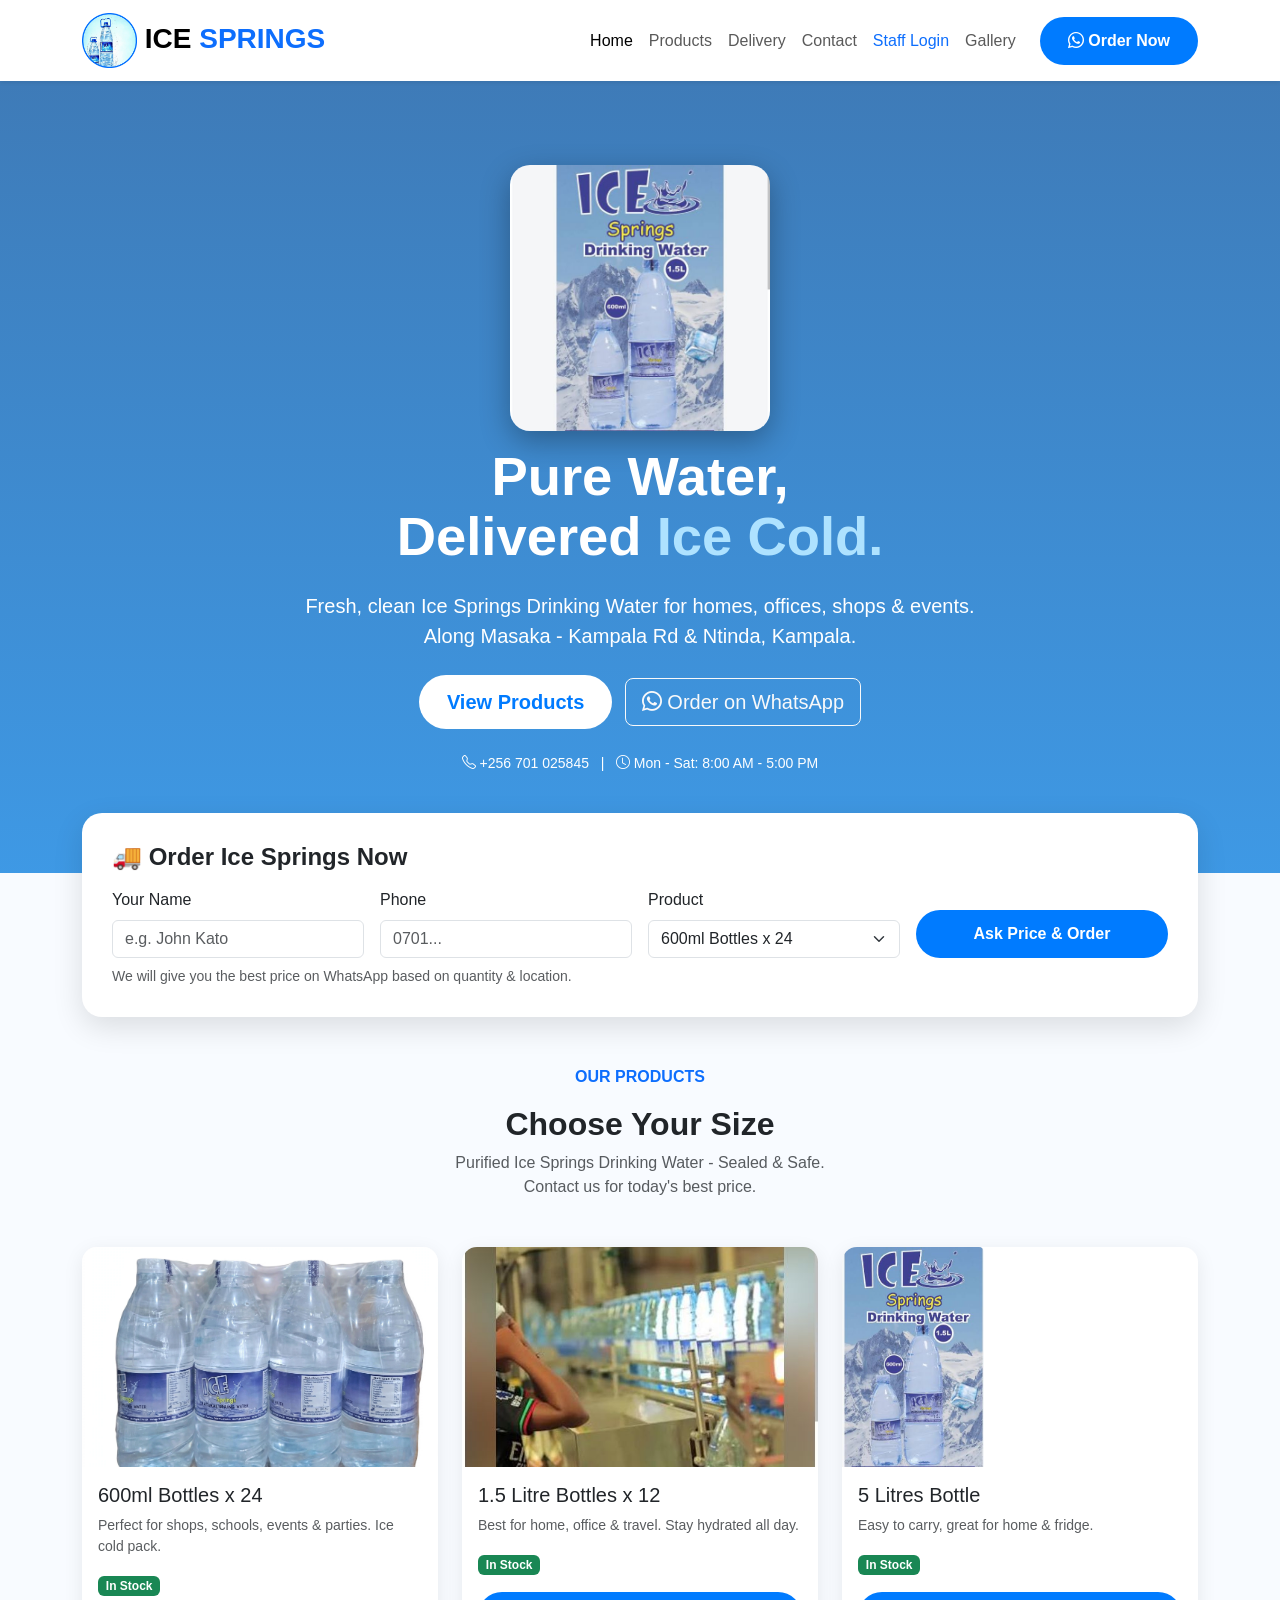
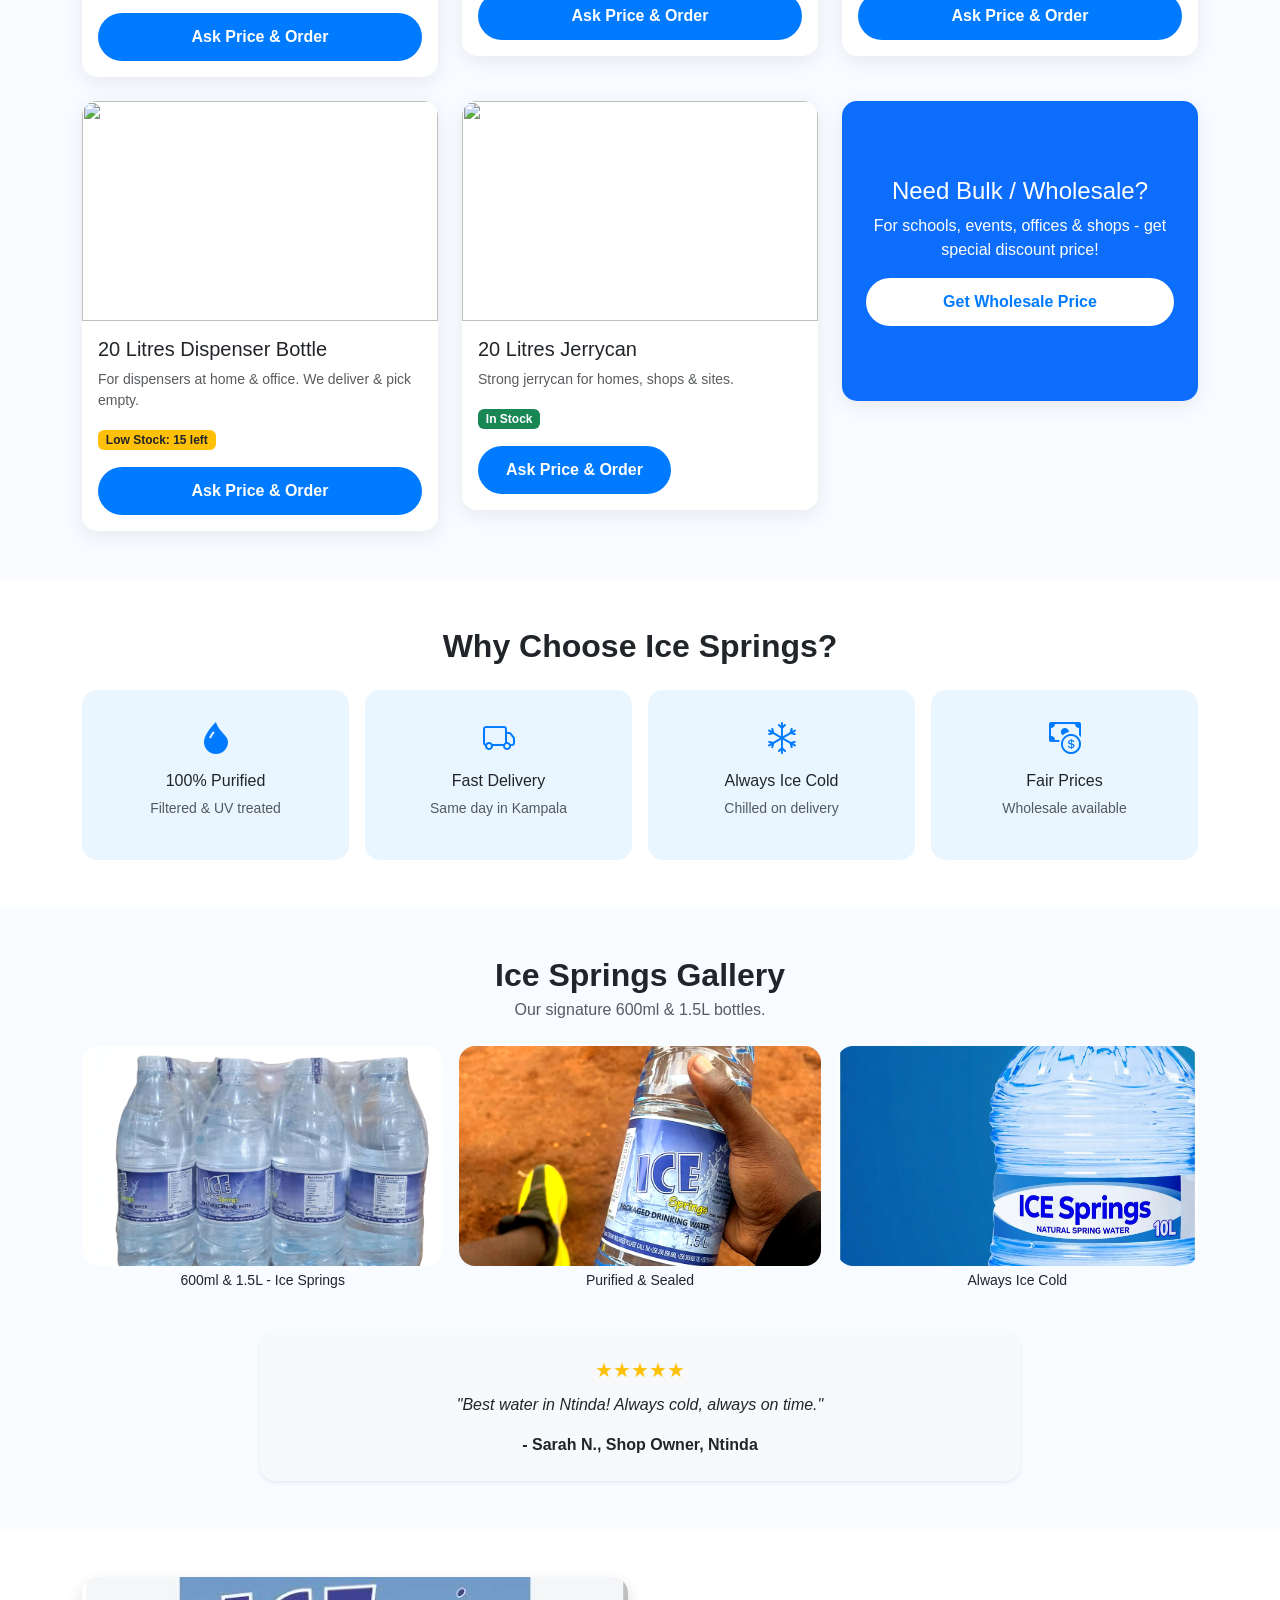
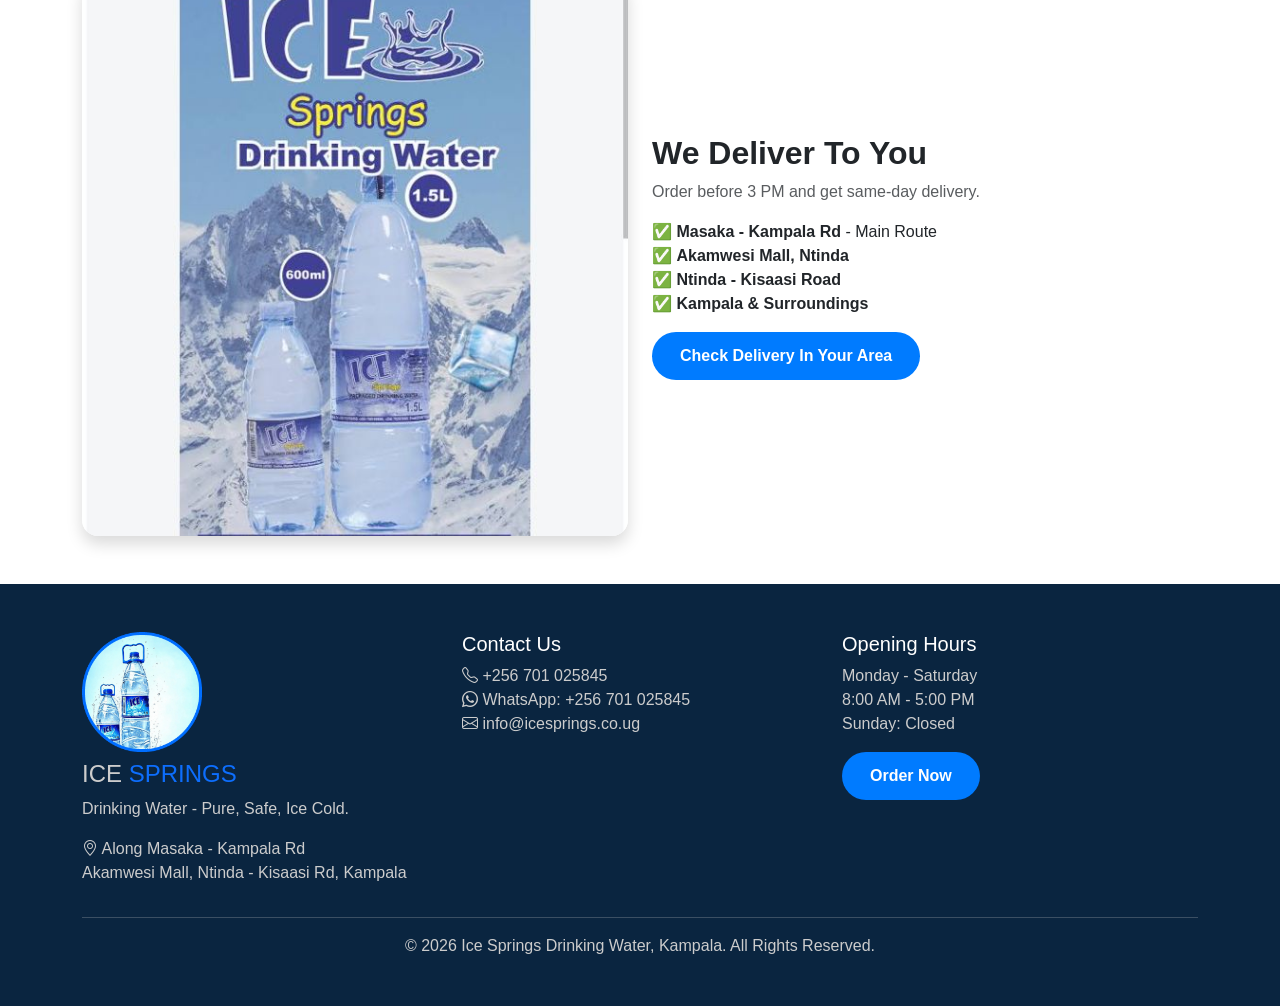
==== commit afccb0f0: "Update index.html" ====
--- a/index.html
+++ b/index.html
@@ -68,12 +68,12 @@
   <div class="container">
     <div class="text-center mb-5"><p class="text-primary fw-bold">OUR PRODUCTS</p><h2 class="fw-bold">Choose Your Size</h2><p class="text-muted">Purified Ice Springs Drinking Water - Sealed & Safe. <br>Contact us for today's best price.</p></div>
     <div class="row g-4">
-      <div class="col-md-2"><div class="card product-card"><img src="2.png" class="card-img-top" style="height:260px; width:95%;object-fit:cover;"><div class="card-body"><h5>600ml Bottles x 24</h5><p class="text-muted small">Perfect for shops, schools, events & parties. Ice cold pack.</p><p><span class="badge bg-success">In Stock</span></p><a href="https://wa.me/256701025845?text=I%20want%20price%20for%2024x%20600ml" target="_blank" class="btn btn-blue w-100">Ask Price & Order</a></div></div></div>
-      <div class="col-md-2"><div class="card product-card"><img src="1.jpeg" class="card-img-top" style="height:260px;width95%; object-fit:cover;"><div class="card-body"><h5>1.5 Litre Bottles x 12</h5><p class="text-muted small">Best for home, office & travel. Stay hydrated all day.</p><p><span class="badge bg-success">In Stock</span></p><a href="https://wa.me/256701025845?text=I%20want%20price%20for%2012x%201.5L" target="_blank" class="btn btn-blue w-100">Ask Price & Order</a></div></div></div>
-      <div class="col-md-2"><div class="card product-card"><img src="icewaterlogo.jpeg" class="card-img-top" style="height:260px; width:95%;object-fit:cover;"><div class="card-body"><h5>5 Litres Bottle</h5><p class="text-muted small">Easy to carry, great for home & fridge.</p><p><span class="badge bg-success">In Stock</span></p><a href="https://wa.me/256701025845?text=I%20want%20price%20for%205%20Litres" target="_blank" class="btn btn-blue w-100">Ask Price & Order</a></div></div></div>
-      <div class="col-md-2"><div class="card product-card"><img src="https://images.unsplash.com/photo-1585232561287-1a52825f8d6b?w=800" class="card-img-top"><div class="card-body"><h5>20 Litres Dispenser Bottle</h5><p class="text-muted small">For dispensers at home & office. We deliver & pick empty.</p><p><span class="badge bg-warning text-dark">Low Stock: 15 left</span></p><a href="https://wa.me/256701025845?text=I%20want%20price%20for%2020L%20Dispenser" target="_blank" class="btn btn-blue w-100">Ask Price & Order</a></div></div></div>
-      <div class="col-md-2"><div class="card product-card"><img src="https://images.unsplash.com/photo-1616116310801-e1c9a5cddb0a?w=800" class="card-img-top"><div class="card-body"><h5>20 Litres Jerrycan</h5><p class="text-muted small">Strong jerrycan for homes, shops & sites.</p><p><span class="badge bg-success">In Stock</span></p><a href="https://wa.me/256701025845?text=I%2０want%２price%２for%２２０L%２Jerrycan" target="_blank" class="btn btn-blue w-1００">Ask Price & Order</a></div></div></div>
-      <div class="col-md-２"><div class="card product-card bg-primary text-white text-center d-flex flex-column justify-content-center p-4" style="min-height:300px;"><h4>Need Bulk / Wholesale?</h4><p>For schools, events, offices & shops - get special discount price!</p><a href="https://wa.me/256701025845?text=I%20want%20wholesale%20price" target="_blank" class="btn btn-white">Get Wholesale Price</a></div></div>
+      <div class="col-md-4 col-6"><div class="card product-card"><img src="2.png" class="card-img-top" style="height:30; width:40;object-fit:cover;"><div class="card-body"><h5>600ml Bottles x 24</h5><p class="text-muted small">Perfect for shops, schools, events & parties. Ice cold pack.</p><p><span class="badge bg-success">In Stock</span></p><a href="https://wa.me/256701025845?text=I%20want%20price%20for%2024x%20600ml" target="_blank" class="btn btn-blue w-100">Ask Price & Order</a></div></div></div>
+      <div class="col-md-4 col-6"><div class="card product-card"><img src="1.jpeg" class="card-img-top" style="height:30;width:40; object-fit:cover;"><div class="card-body"><h5>1.5 Litre Bottles x 12</h5><p class="text-muted small">Best for home, office & travel. Stay hydrated all day.</p><p><span class="badge bg-success">In Stock</span></p><a href="https://wa.me/256701025845?text=I%20want%20price%20for%2012x%201.5L" target="_blank" class="btn btn-blue w-100">Ask Price & Order</a></div></div></div>
+      <div class="col-md-4 c0l-6"><div class="card product-card"><img src="icewaterlogo.jpeg" class="card-img-top" style="height:40; width:40%;object-fit:cover;"><div class="card-body"><h5>5 Litres Bottle</h5><p class="text-muted small">Easy to carry, great for home & fridge.</p><p><span class="badge bg-success">In Stock</span></p><a href="https://wa.me/256701025845?text=I%20want%20price%20for%205%20Litres" target="_blank" class="btn btn-blue w-100">Ask Price & Order</a></div></div></div>
+      <div class="col-md-4"><div class="card product-card"><img src="https://images.unsplash.com/photo-1585232561287-1a52825f8d6b?w=800" class="card-img-top"><div class="card-body"><h5>20 Litres Dispenser Bottle</h5><p class="text-muted small">For dispensers at home & office. We deliver & pick empty.</p><p><span class="badge bg-warning text-dark">Low Stock: 15 left</span></p><a href="https://wa.me/256701025845?text=I%20want%20price%20for%2020L%20Dispenser" target="_blank" class="btn btn-blue w-100">Ask Price & Order</a></div></div></div>
+      <div class="col-md-4"><div class="card product-card"><img src="https://images.unsplash.com/photo-1616116310801-e1c9a5cddb0a?w=800" class="card-img-top"><div class="card-body"><h5>20 Litres Jerrycan</h5><p class="text-muted small">Strong jerrycan for homes, shops & sites.</p><p><span class="badge bg-success">In Stock</span></p><a href="https://wa.me/256701025845?text=I%2０want%２price%２for%２２０L%２Jerrycan" target="_blank" class="btn btn-blue w-1００">Ask Price & Order</a></div></div></div>
+      <div class="col-md-4"><div class="card product-card bg-primary text-white text-center d-flex flex-column justify-content-center p-4" style="min-height:300px;"><h4>Need Bulk / Wholesale?</h4><p>For schools, events, offices & shops - get special discount price!</p><a href="https://wa.me/256701025845?text=I%20want%20wholesale%20price" target="_blank" class="btn btn-white">Get Wholesale Price</a></div></div>
     </div>
   </div>
 </section>
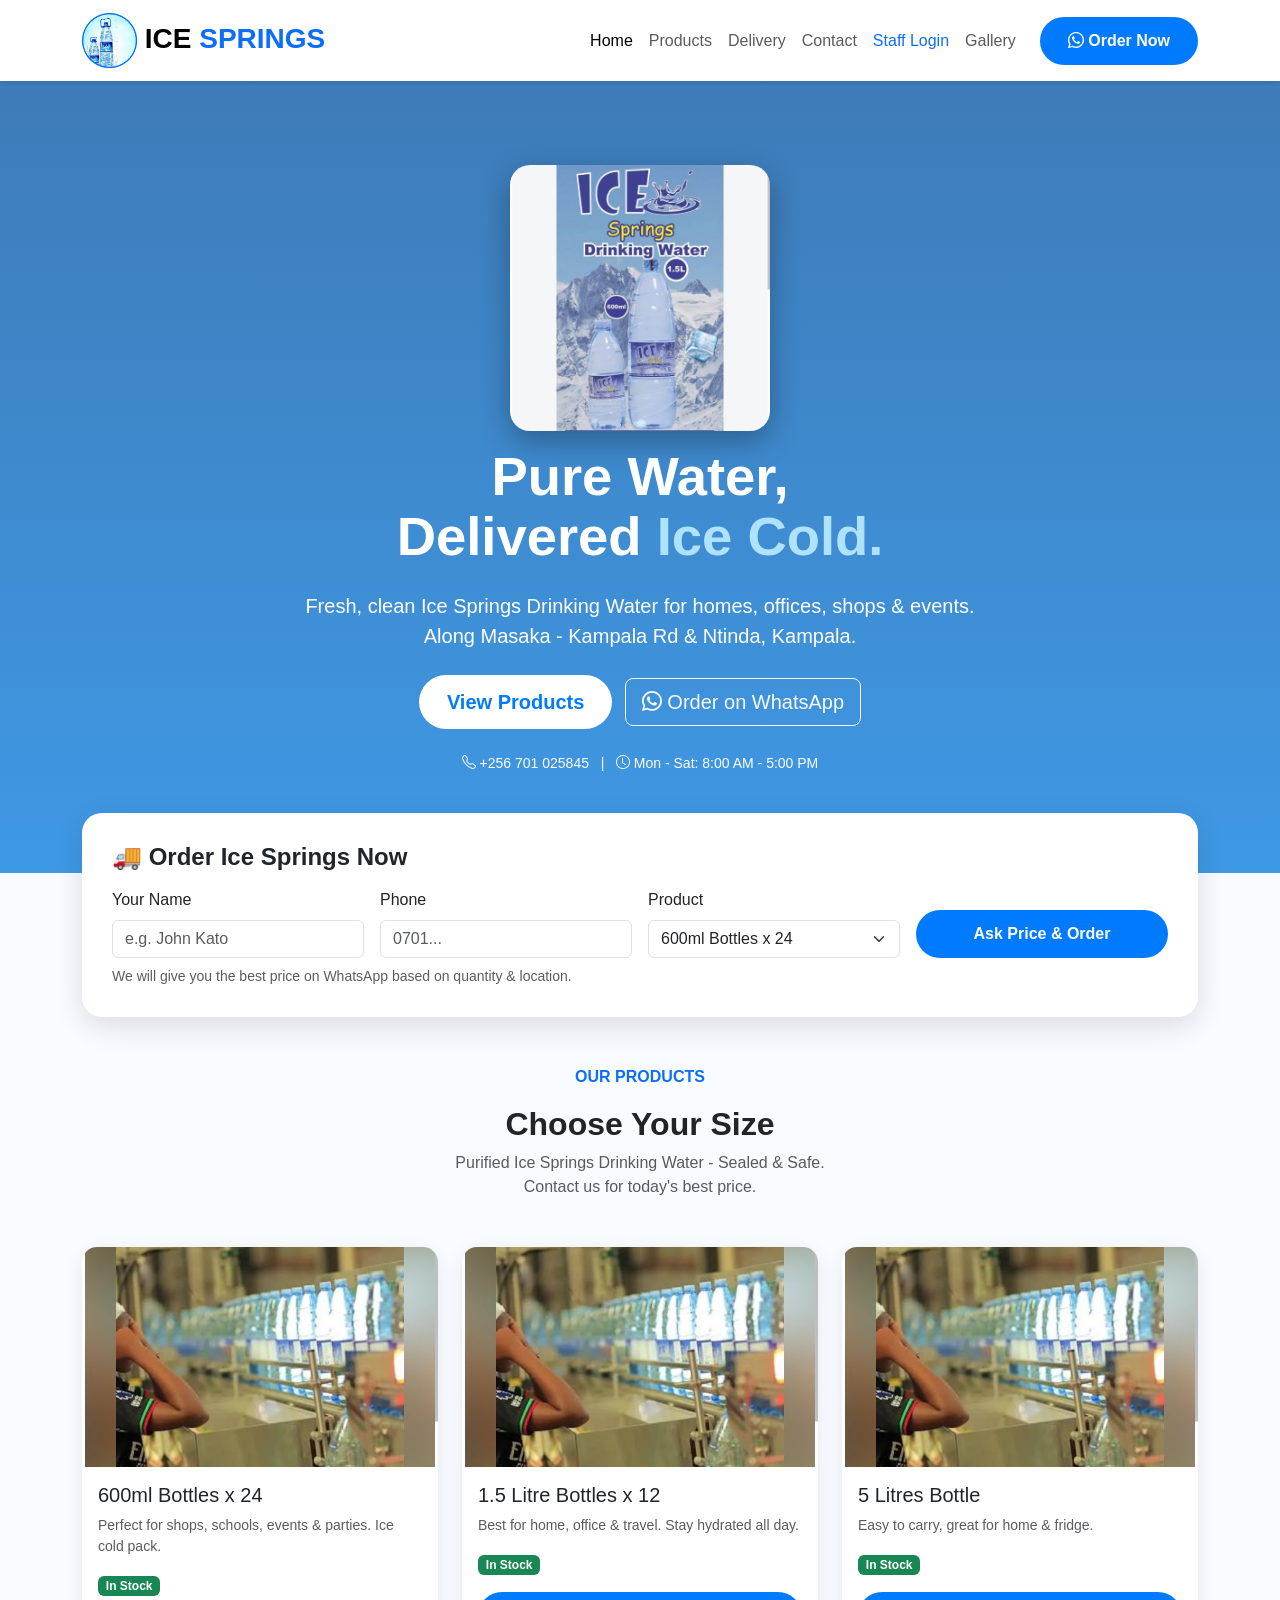
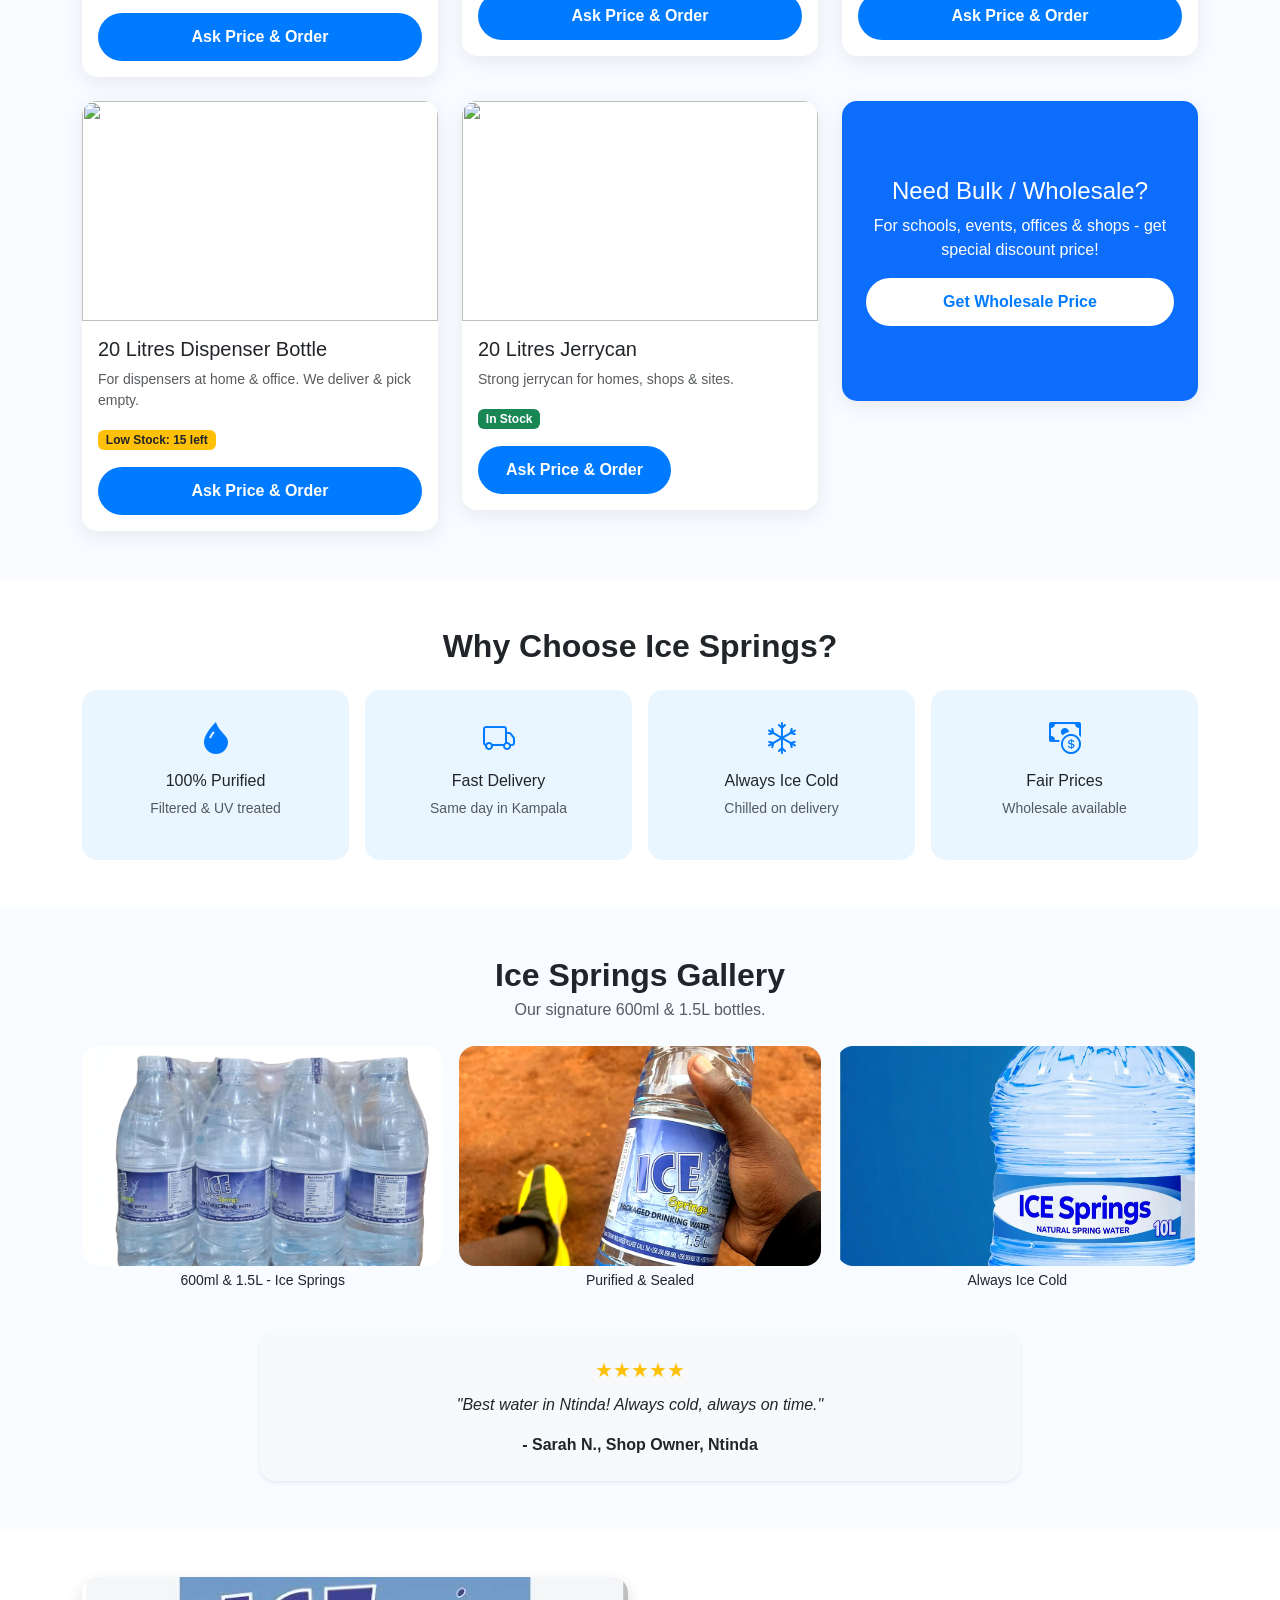
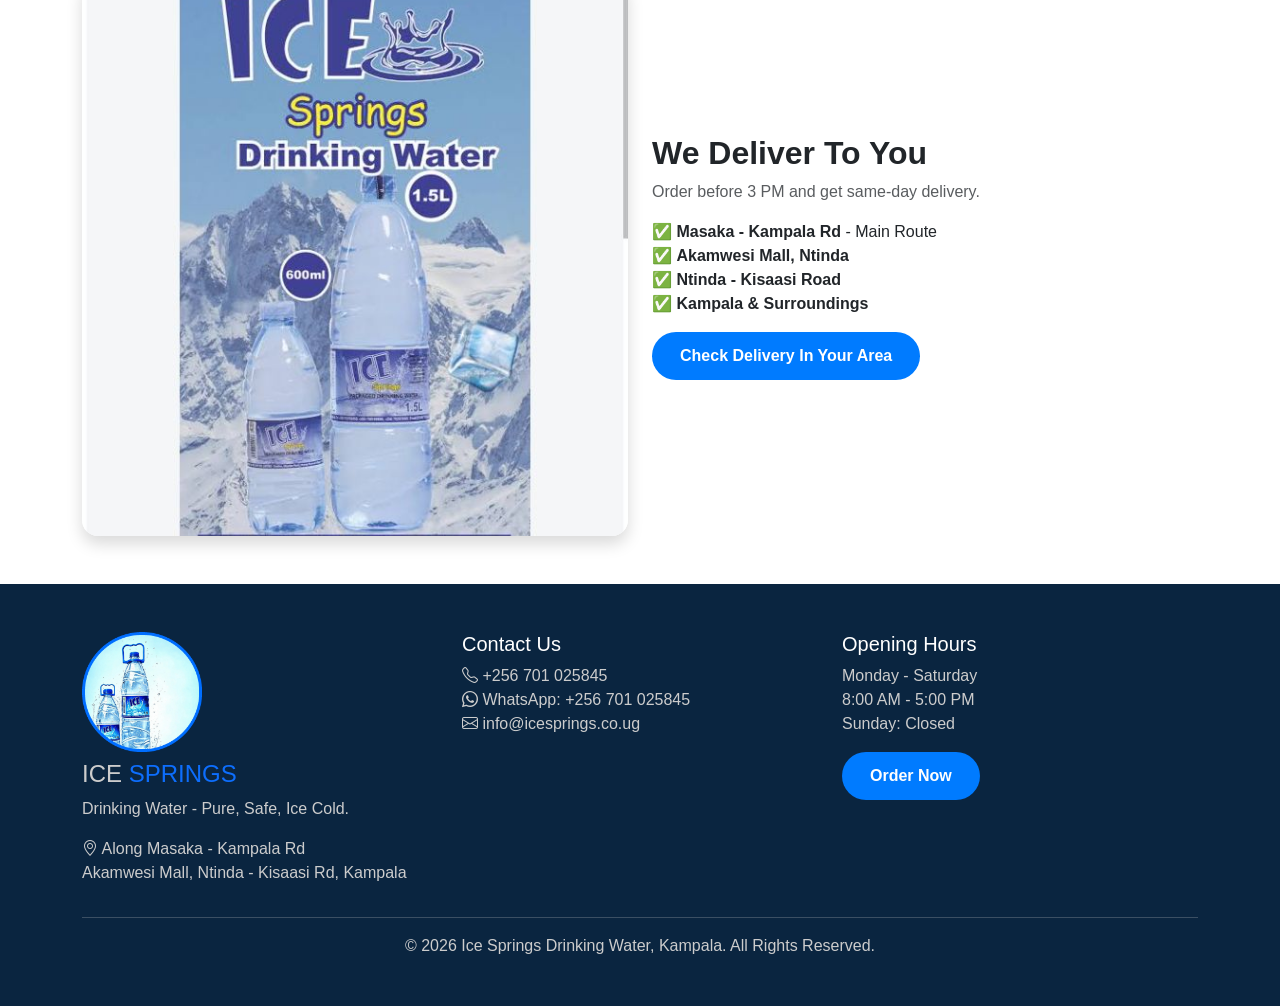
==== commit e83c1161: "Update index.html" ====
--- a/index.html
+++ b/index.html
@@ -68,9 +68,9 @@
   <div class="container">
     <div class="text-center mb-5"><p class="text-primary fw-bold">OUR PRODUCTS</p><h2 class="fw-bold">Choose Your Size</h2><p class="text-muted">Purified Ice Springs Drinking Water - Sealed & Safe. <br>Contact us for today's best price.</p></div>
     <div class="row g-4">
-      <div class="col-md-4 col-6"><div class="card product-card"><img src="2.png" class="card-img-top" style="height:30; width:40;object-fit:cover;"><div class="card-body"><h5>600ml Bottles x 24</h5><p class="text-muted small">Perfect for shops, schools, events & parties. Ice cold pack.</p><p><span class="badge bg-success">In Stock</span></p><a href="https://wa.me/256701025845?text=I%20want%20price%20for%2024x%20600ml" target="_blank" class="btn btn-blue w-100">Ask Price & Order</a></div></div></div>
+      <div class="col-md-4 col-6"><div class="card product-card"><img src="1.jpeg" class="card-img-top" style="height:30; width:40;object-fit:cover;"><div class="card-body"><h5>600ml Bottles x 24</h5><p class="text-muted small">Perfect for shops, schools, events & parties. Ice cold pack.</p><p><span class="badge bg-success">In Stock</span></p><a href="https://wa.me/256701025845?text=I%20want%20price%20for%2024x%20600ml" target="_blank" class="btn btn-blue w-100">Ask Price & Order</a></div></div></div>
       <div class="col-md-4 col-6"><div class="card product-card"><img src="1.jpeg" class="card-img-top" style="height:30;width:40; object-fit:cover;"><div class="card-body"><h5>1.5 Litre Bottles x 12</h5><p class="text-muted small">Best for home, office & travel. Stay hydrated all day.</p><p><span class="badge bg-success">In Stock</span></p><a href="https://wa.me/256701025845?text=I%20want%20price%20for%2012x%201.5L" target="_blank" class="btn btn-blue w-100">Ask Price & Order</a></div></div></div>
-      <div class="col-md-4 c0l-6"><div class="card product-card"><img src="icewaterlogo.jpeg" class="card-img-top" style="height:40; width:40%;object-fit:cover;"><div class="card-body"><h5>5 Litres Bottle</h5><p class="text-muted small">Easy to carry, great for home & fridge.</p><p><span class="badge bg-success">In Stock</span></p><a href="https://wa.me/256701025845?text=I%20want%20price%20for%205%20Litres" target="_blank" class="btn btn-blue w-100">Ask Price & Order</a></div></div></div>
+      <div class="col-md-4 c0l-6"><div class="card product-card"><img src="1.jpeg" class="card-img-top" style="height:39; width:40;object-fit:cover;"><div class="card-body"><h5>5 Litres Bottle</h5><p class="text-muted small">Easy to carry, great for home & fridge.</p><p><span class="badge bg-success">In Stock</span></p><a href="https://wa.me/256701025845?text=I%20want%20price%20for%205%20Litres" target="_blank" class="btn btn-blue w-100">Ask Price & Order</a></div></div></div>
       <div class="col-md-4"><div class="card product-card"><img src="https://images.unsplash.com/photo-1585232561287-1a52825f8d6b?w=800" class="card-img-top"><div class="card-body"><h5>20 Litres Dispenser Bottle</h5><p class="text-muted small">For dispensers at home & office. We deliver & pick empty.</p><p><span class="badge bg-warning text-dark">Low Stock: 15 left</span></p><a href="https://wa.me/256701025845?text=I%20want%20price%20for%2020L%20Dispenser" target="_blank" class="btn btn-blue w-100">Ask Price & Order</a></div></div></div>
       <div class="col-md-4"><div class="card product-card"><img src="https://images.unsplash.com/photo-1616116310801-e1c9a5cddb0a?w=800" class="card-img-top"><div class="card-body"><h5>20 Litres Jerrycan</h5><p class="text-muted small">Strong jerrycan for homes, shops & sites.</p><p><span class="badge bg-success">In Stock</span></p><a href="https://wa.me/256701025845?text=I%2０want%２price%２for%２２０L%２Jerrycan" target="_blank" class="btn btn-blue w-1００">Ask Price & Order</a></div></div></div>
       <div class="col-md-4"><div class="card product-card bg-primary text-white text-center d-flex flex-column justify-content-center p-4" style="min-height:300px;"><h4>Need Bulk / Wholesale?</h4><p>For schools, events, offices & shops - get special discount price!</p><a href="https://wa.me/256701025845?text=I%20want%20wholesale%20price" target="_blank" class="btn btn-white">Get Wholesale Price</a></div></div>
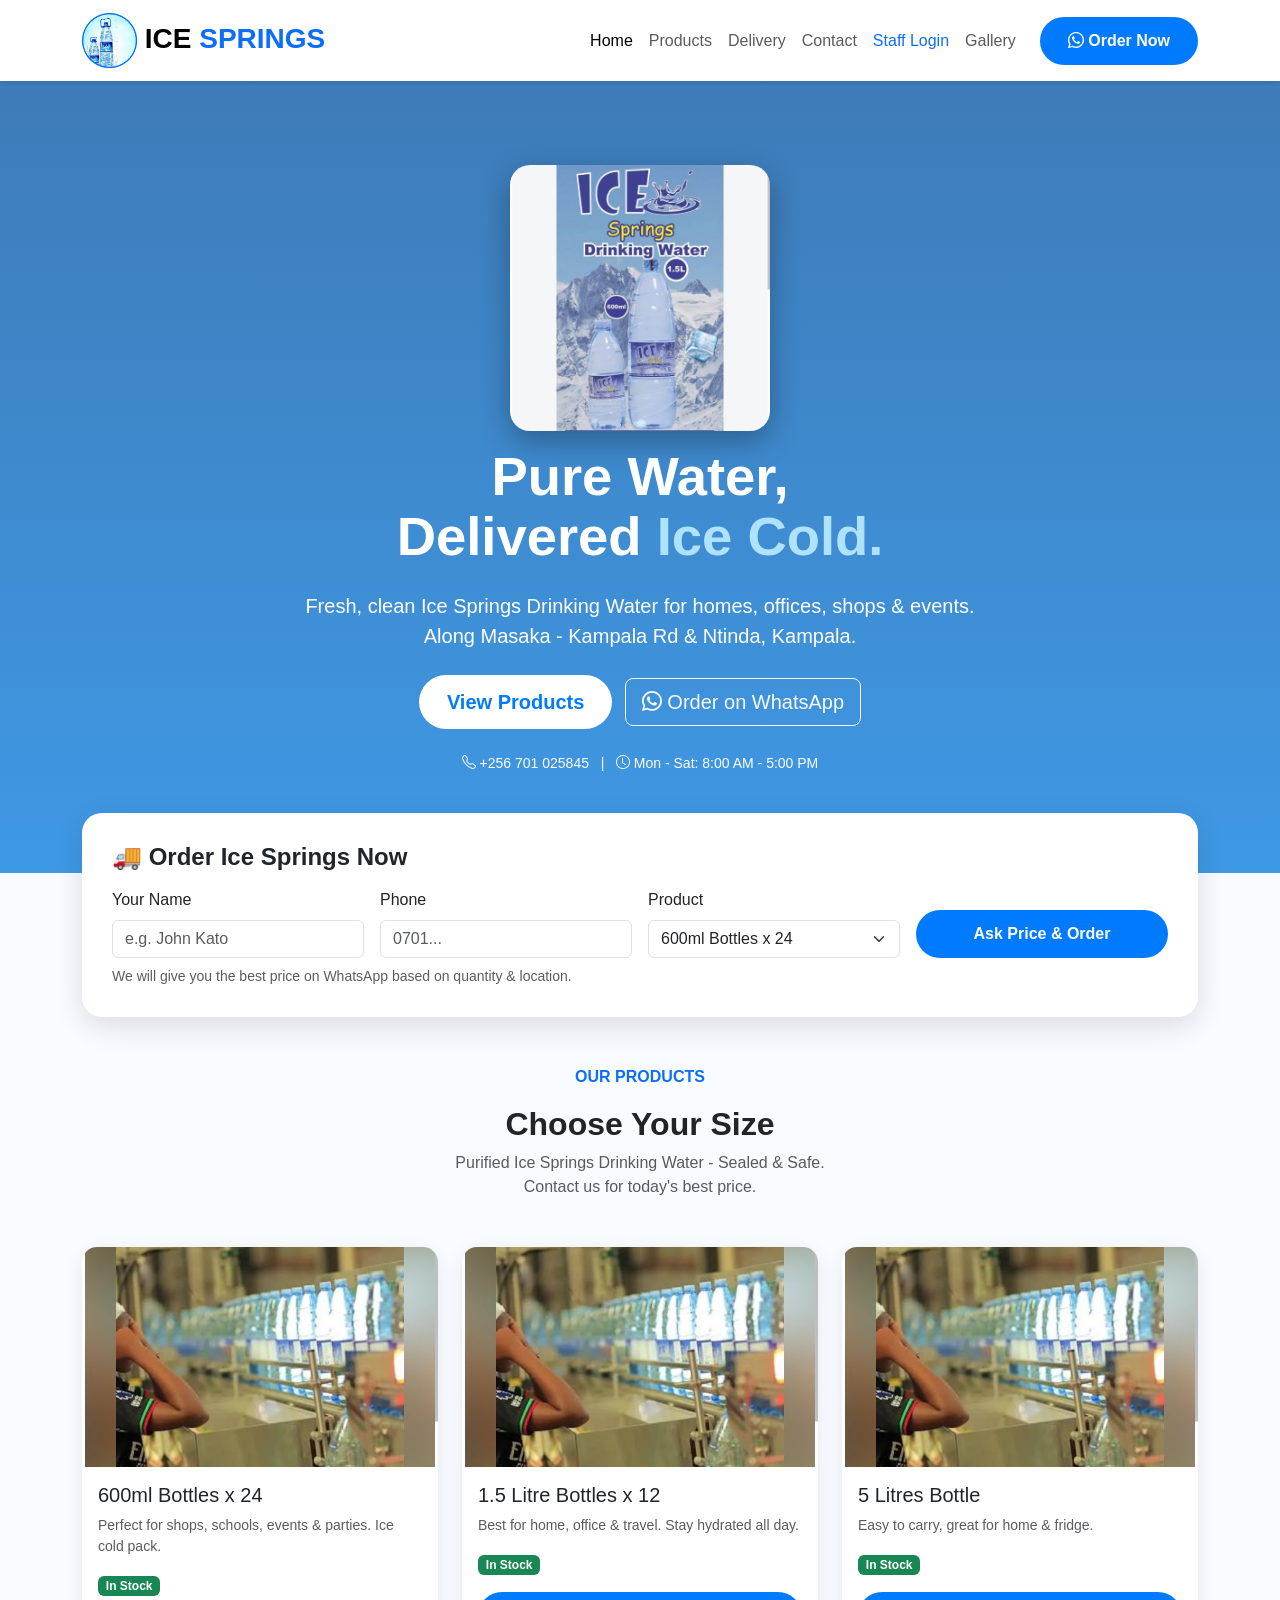
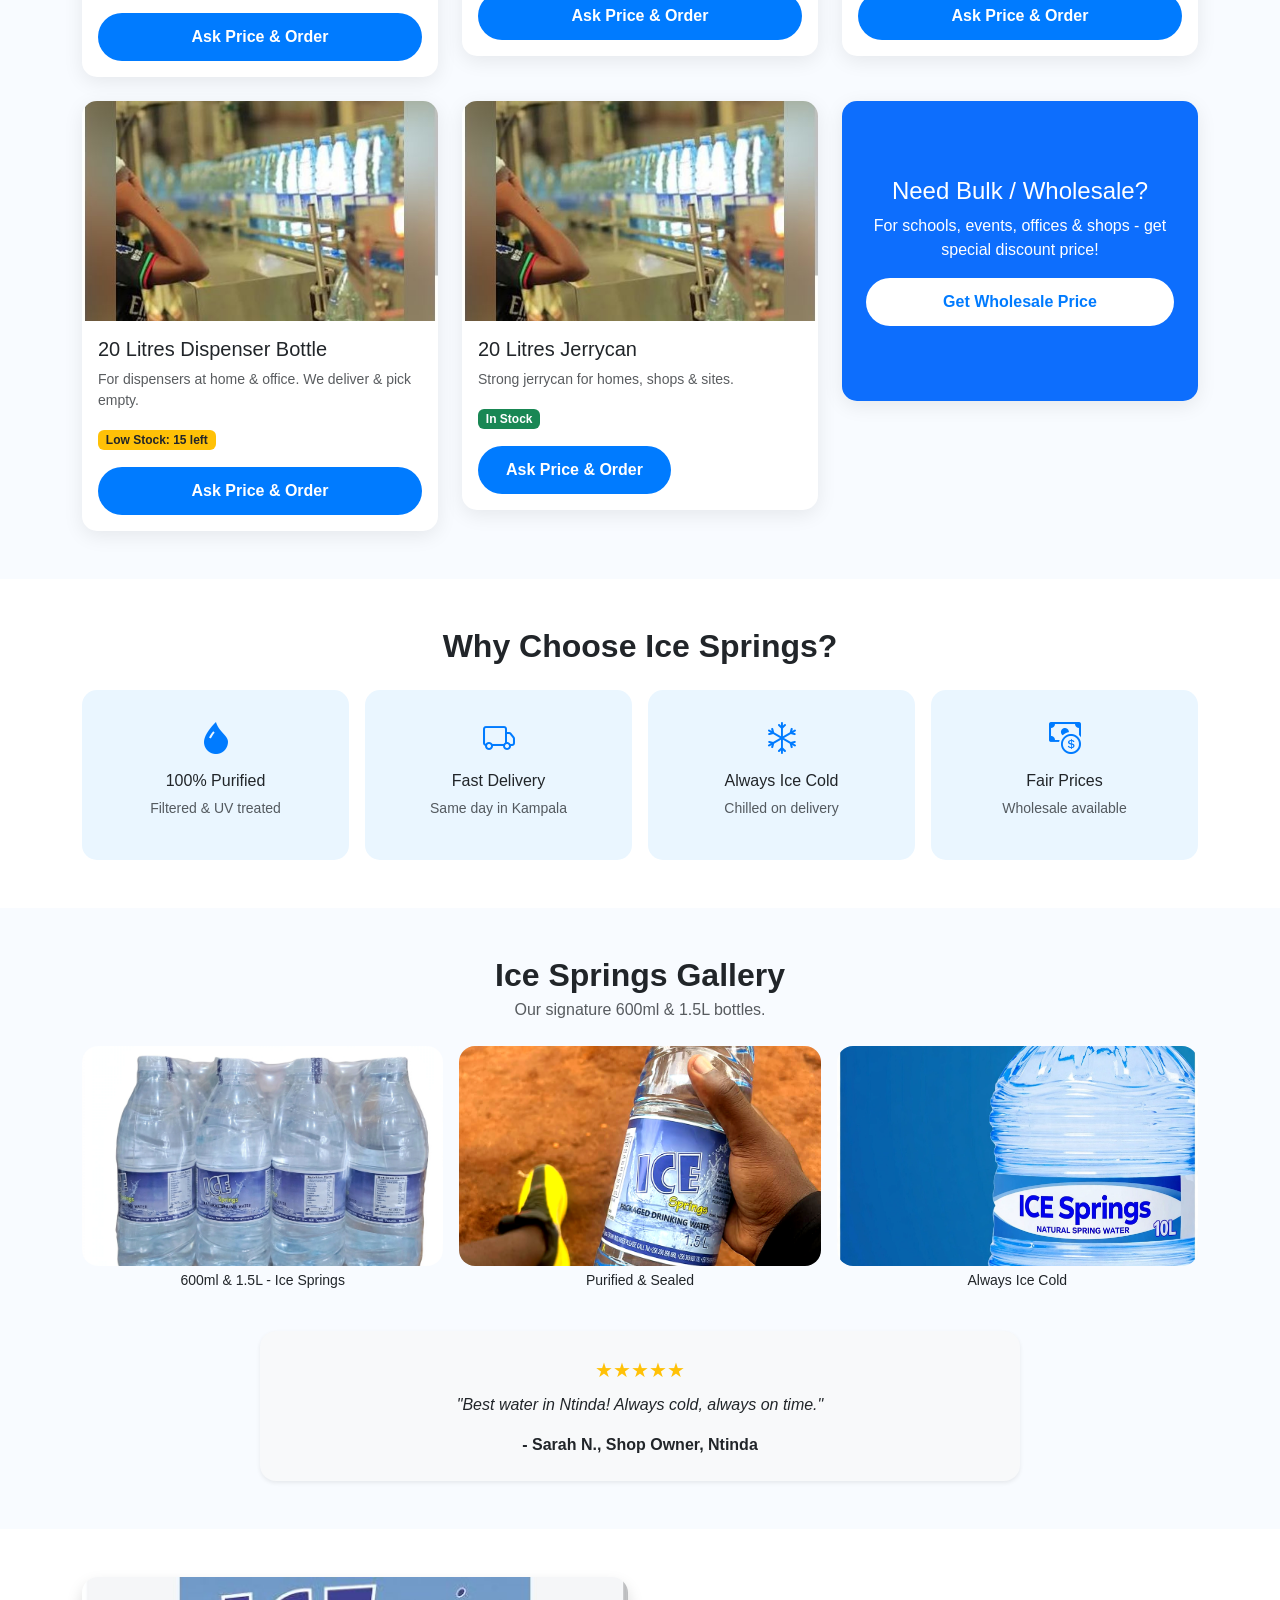
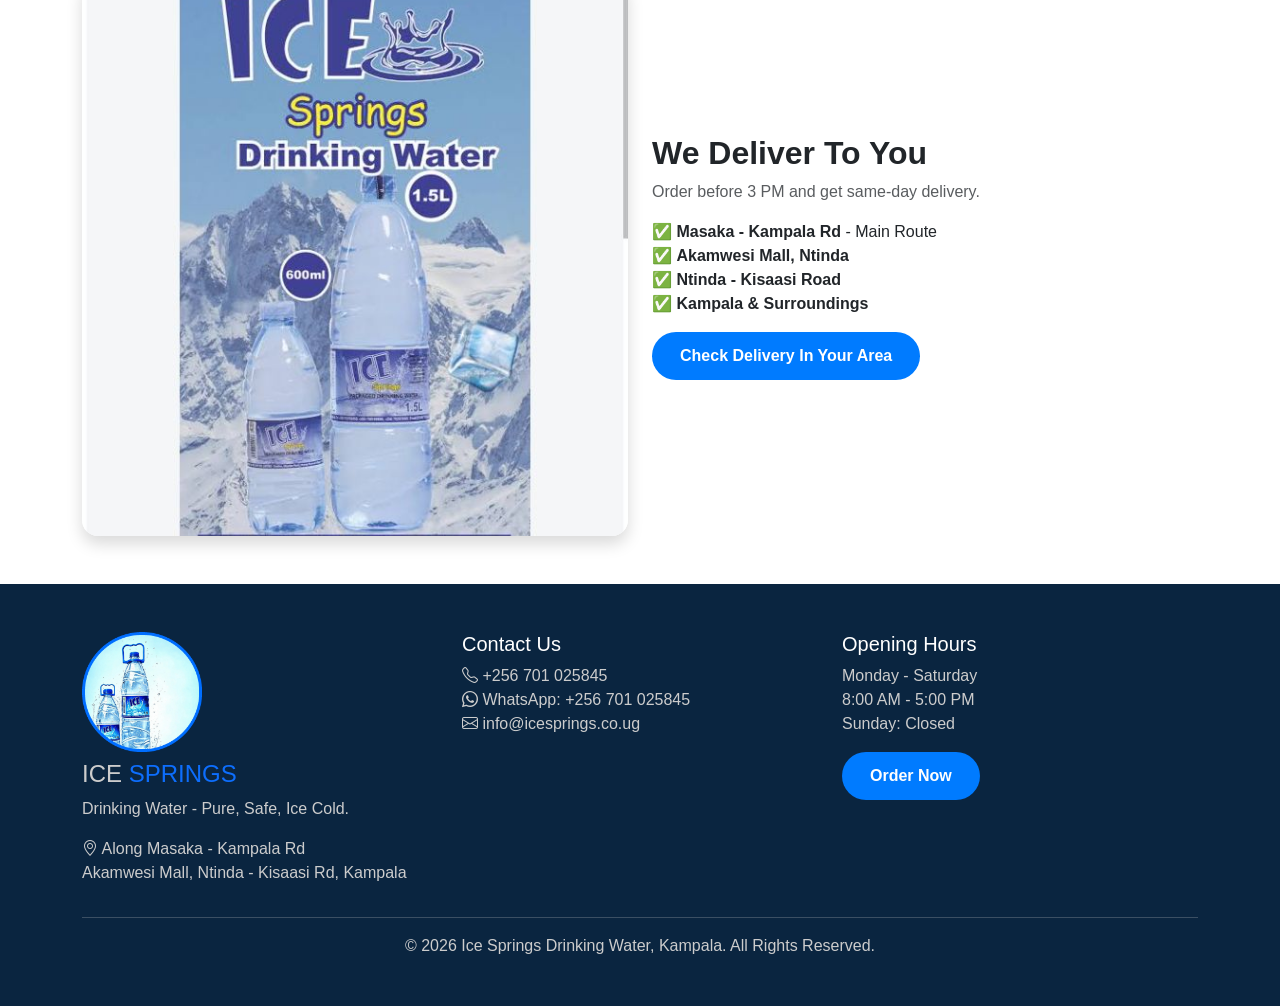
==== commit 6fbcd786: "Update index.html" ====
--- a/index.html
+++ b/index.html
@@ -71,8 +71,8 @@
       <div class="col-md-4 col-6"><div class="card product-card"><img src="1.jpeg" class="card-img-top" style="height:30; width:40;object-fit:cover;"><div class="card-body"><h5>600ml Bottles x 24</h5><p class="text-muted small">Perfect for shops, schools, events & parties. Ice cold pack.</p><p><span class="badge bg-success">In Stock</span></p><a href="https://wa.me/256701025845?text=I%20want%20price%20for%2024x%20600ml" target="_blank" class="btn btn-blue w-100">Ask Price & Order</a></div></div></div>
       <div class="col-md-4 col-6"><div class="card product-card"><img src="1.jpeg" class="card-img-top" style="height:30;width:40; object-fit:cover;"><div class="card-body"><h5>1.5 Litre Bottles x 12</h5><p class="text-muted small">Best for home, office & travel. Stay hydrated all day.</p><p><span class="badge bg-success">In Stock</span></p><a href="https://wa.me/256701025845?text=I%20want%20price%20for%2012x%201.5L" target="_blank" class="btn btn-blue w-100">Ask Price & Order</a></div></div></div>
       <div class="col-md-4 c0l-6"><div class="card product-card"><img src="1.jpeg" class="card-img-top" style="height:39; width:40;object-fit:cover;"><div class="card-body"><h5>5 Litres Bottle</h5><p class="text-muted small">Easy to carry, great for home & fridge.</p><p><span class="badge bg-success">In Stock</span></p><a href="https://wa.me/256701025845?text=I%20want%20price%20for%205%20Litres" target="_blank" class="btn btn-blue w-100">Ask Price & Order</a></div></div></div>
-      <div class="col-md-4"><div class="card product-card"><img src="https://images.unsplash.com/photo-1585232561287-1a52825f8d6b?w=800" class="card-img-top"><div class="card-body"><h5>20 Litres Dispenser Bottle</h5><p class="text-muted small">For dispensers at home & office. We deliver & pick empty.</p><p><span class="badge bg-warning text-dark">Low Stock: 15 left</span></p><a href="https://wa.me/256701025845?text=I%20want%20price%20for%2020L%20Dispenser" target="_blank" class="btn btn-blue w-100">Ask Price & Order</a></div></div></div>
-      <div class="col-md-4"><div class="card product-card"><img src="https://images.unsplash.com/photo-1616116310801-e1c9a5cddb0a?w=800" class="card-img-top"><div class="card-body"><h5>20 Litres Jerrycan</h5><p class="text-muted small">Strong jerrycan for homes, shops & sites.</p><p><span class="badge bg-success">In Stock</span></p><a href="https://wa.me/256701025845?text=I%2０want%２price%２for%２２０L%２Jerrycan" target="_blank" class="btn btn-blue w-1００">Ask Price & Order</a></div></div></div>
+      <div class="col-md-4"><div class="card product-card"><img src="1.jpeg" class="card-img-top" style="height: 30; width: 40; object-fit: cover;"><div class="card-body"><h5>20 Litres Dispenser Bottle</h5><p class="text-muted small">For dispensers at home & office. We deliver & pick empty.</p><p><span class="badge bg-warning text-dark">Low Stock: 15 left</span></p><a href="https://wa.me/256701025845?text=I%20want%20price%20for%2020L%20Dispenser" target="_blank" class="btn btn-blue w-100">Ask Price & Order</a></div></div></div>
+      <div class="col-md-4"><div class="card product-card"><img src="1.jpeg" class="card-img-top" style="height: 30; width: 40; object-fit: cover;"><div class="card-body"><h5>20 Litres Jerrycan</h5><p class="text-muted small">Strong jerrycan for homes, shops & sites.</p><p><span class="badge bg-success">In Stock</span></p><a href="https://wa.me/256701025845?text=I%2０want%２price%２for%２２０L%２Jerrycan" target="_blank" class="btn btn-blue w-1００">Ask Price & Order</a></div></div></div>
       <div class="col-md-4"><div class="card product-card bg-primary text-white text-center d-flex flex-column justify-content-center p-4" style="min-height:300px;"><h4>Need Bulk / Wholesale?</h4><p>For schools, events, offices & shops - get special discount price!</p><a href="https://wa.me/256701025845?text=I%20want%20wholesale%20price" target="_blank" class="btn btn-white">Get Wholesale Price</a></div></div>
     </div>
   </div>
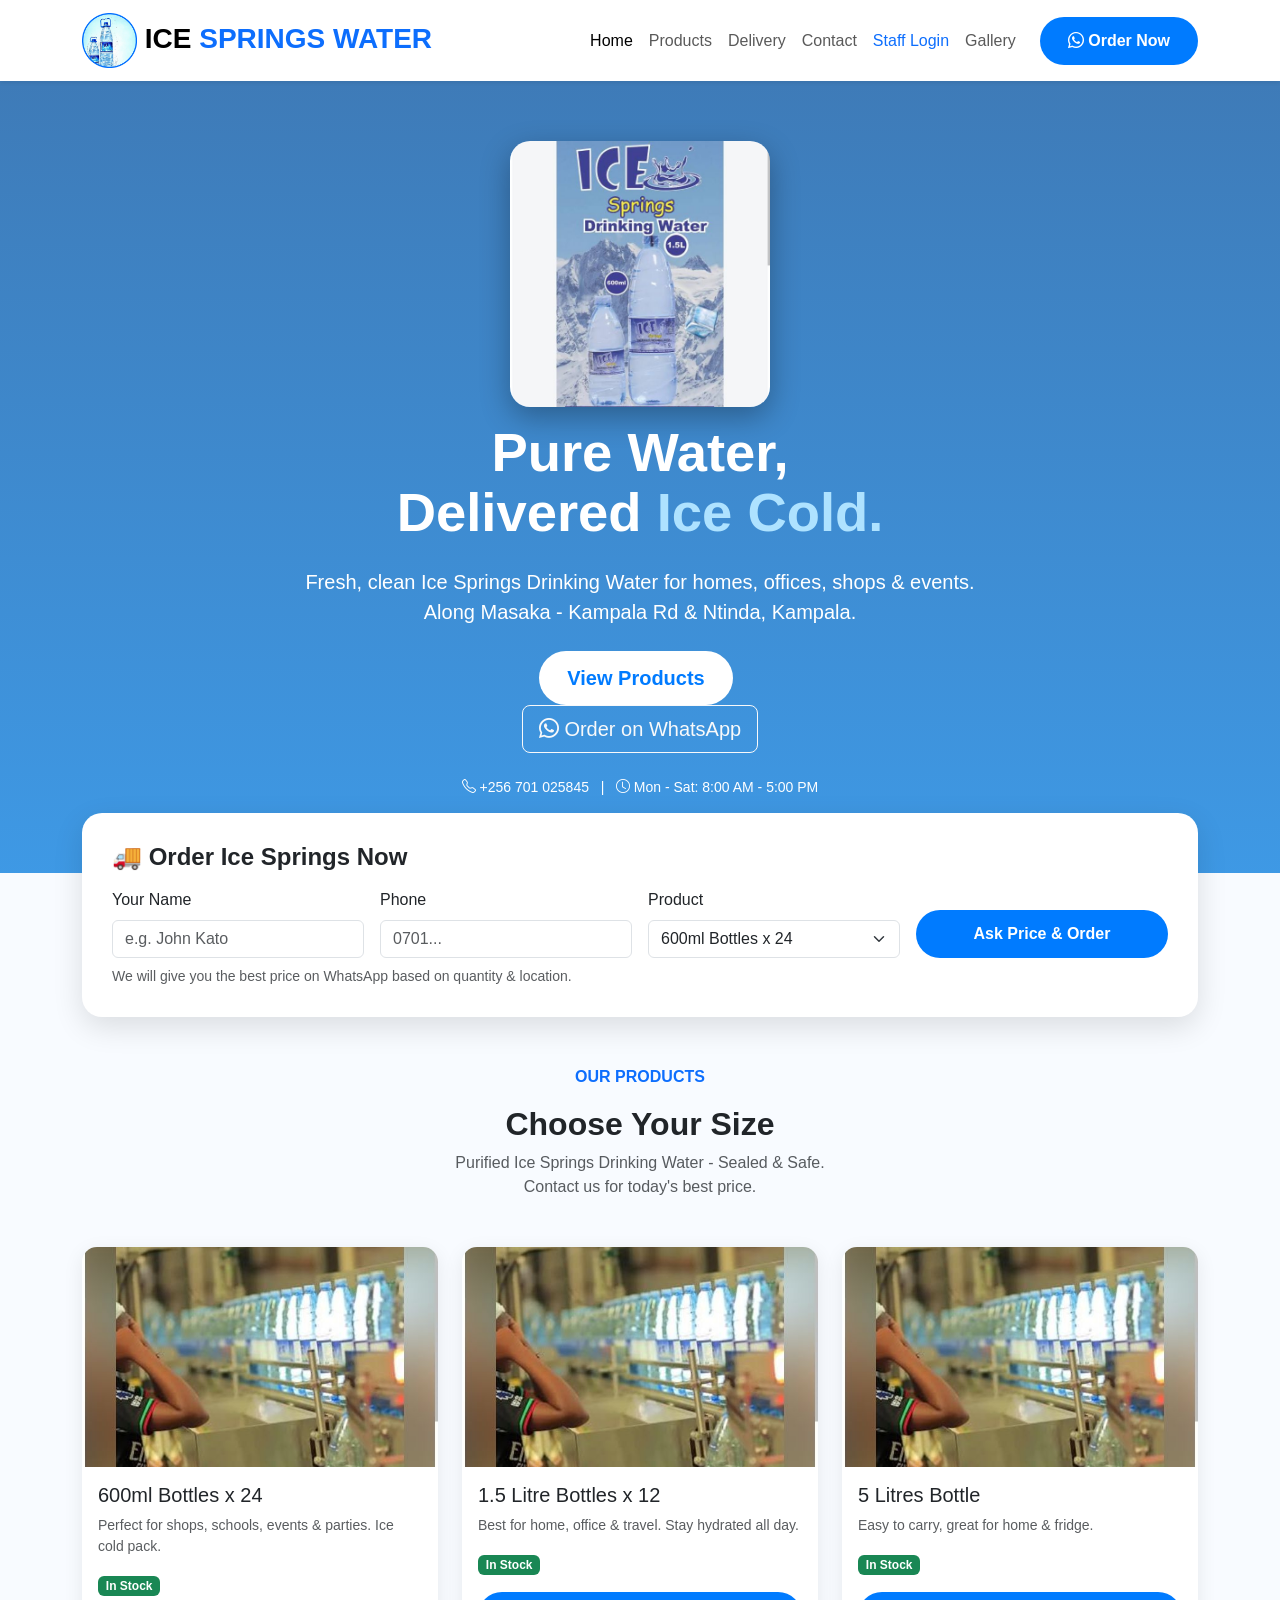
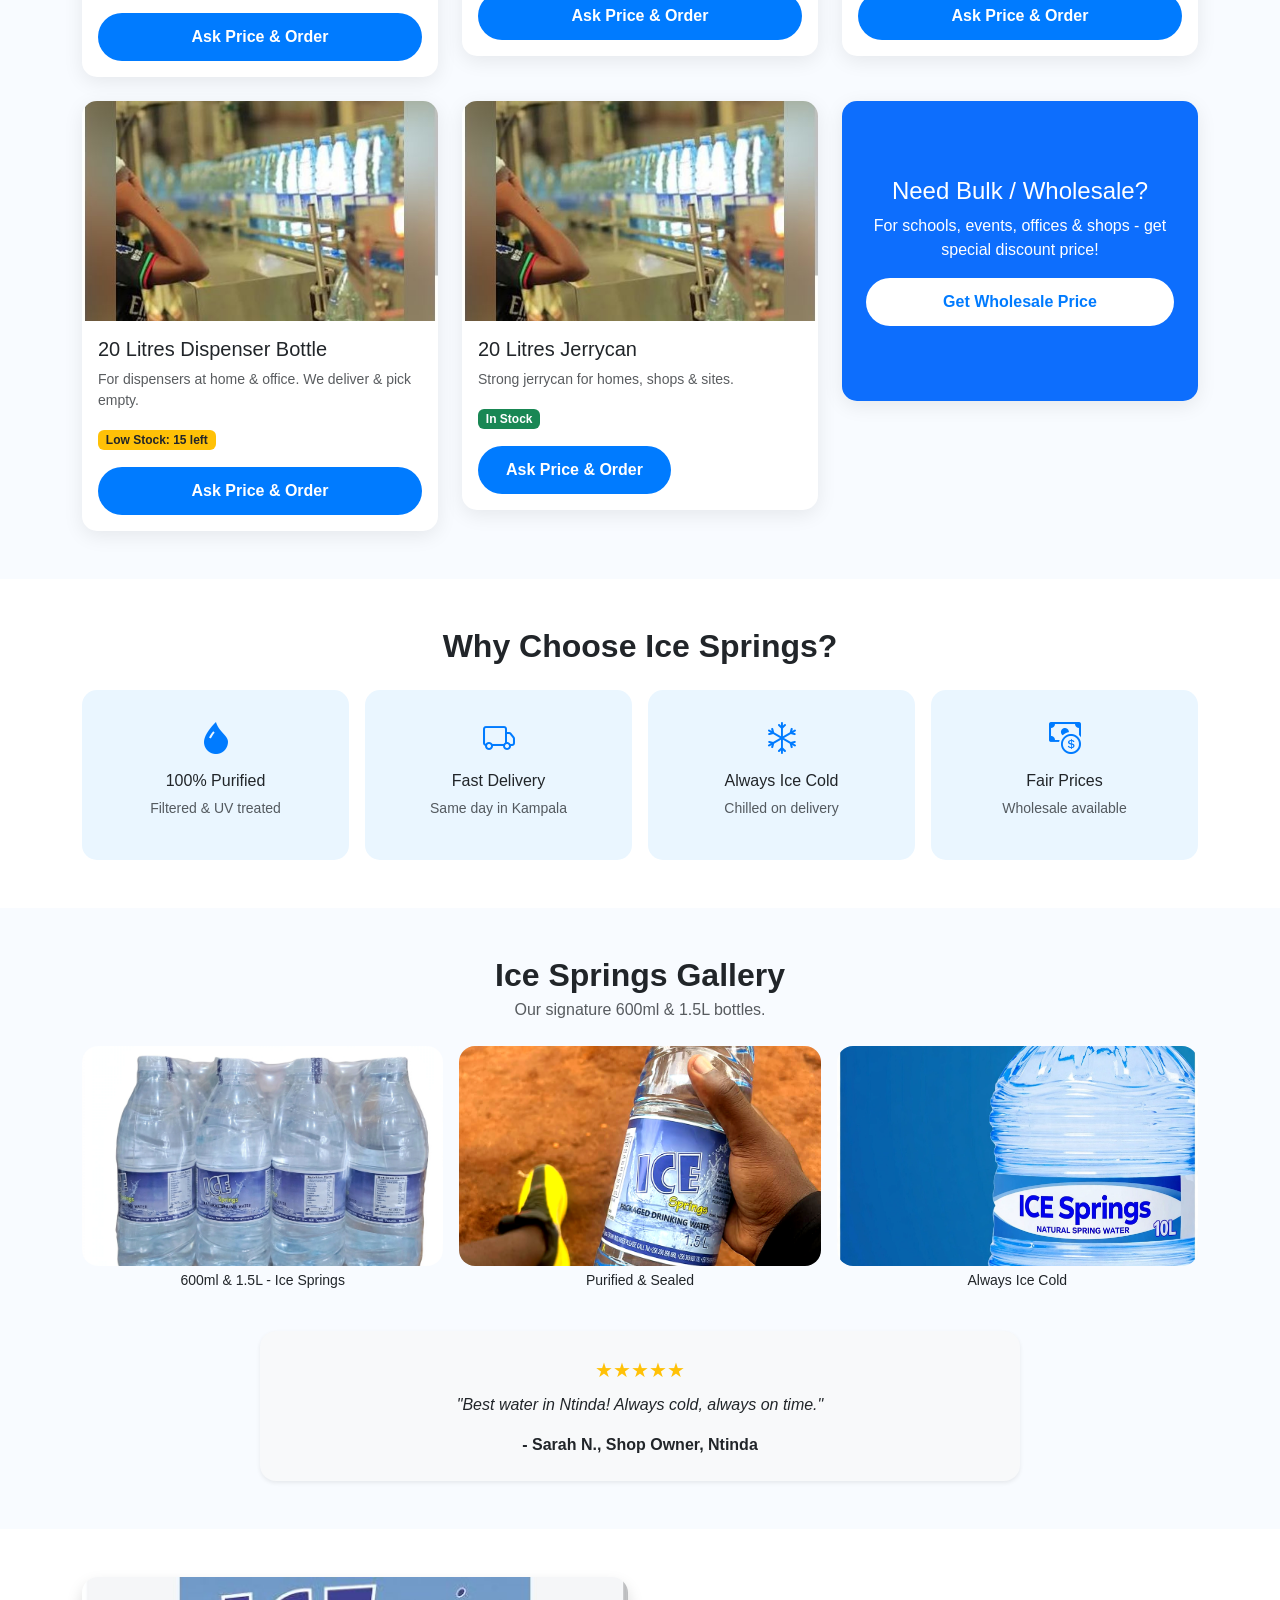
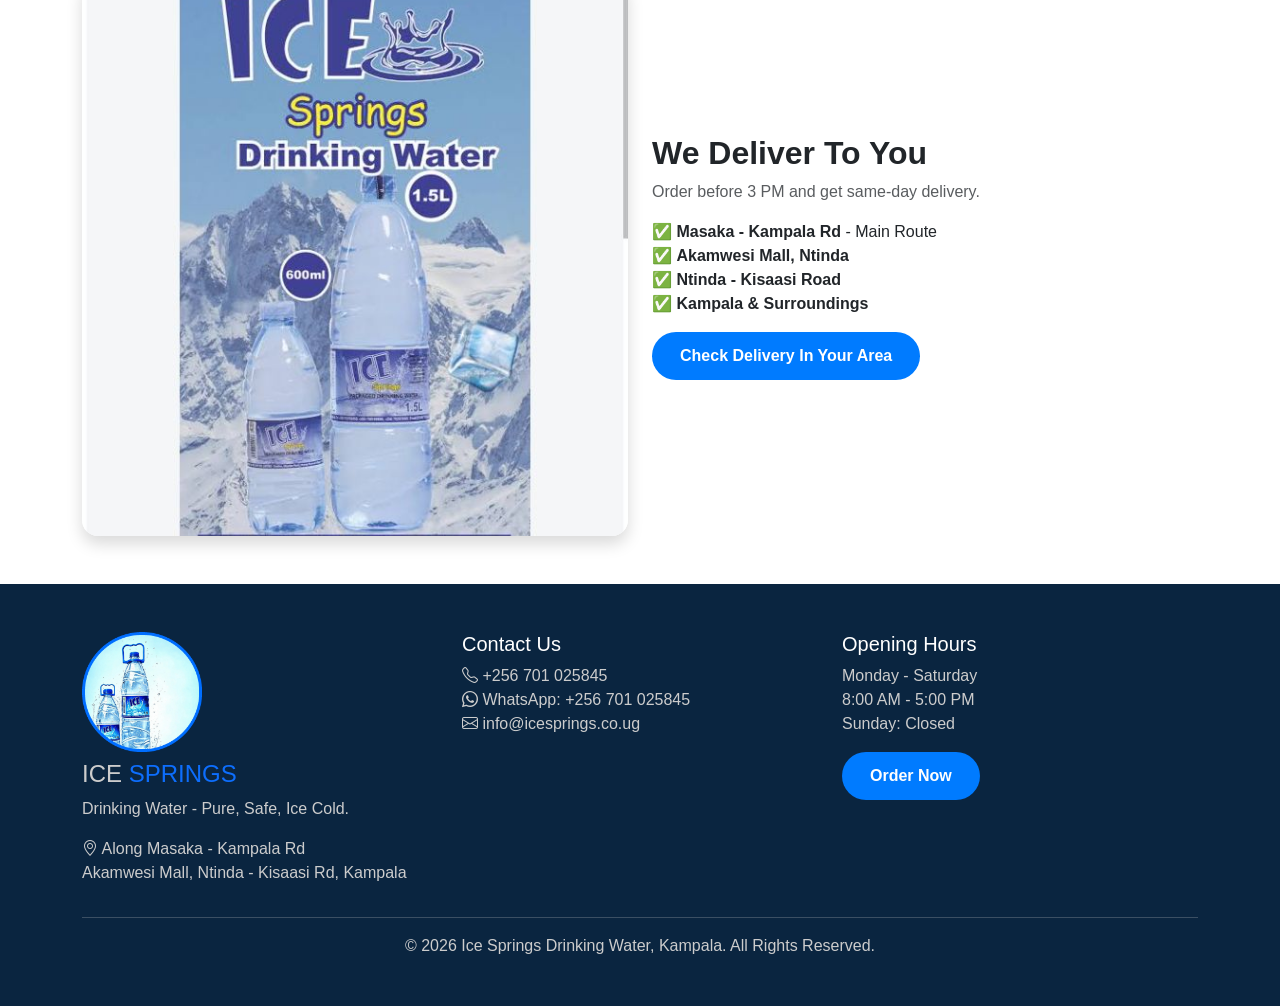
==== commit cdd08584: "Update index.html" ====
--- a/index.html
+++ b/index.html
@@ -14,7 +14,7 @@
   <div class="container">
     <a class="navbar-brand fw-bold fs-3" href="#">
       <img src="logo.png" alt="Ice Springs" style="height:55px; width:auto; border-radius:8px; object-fit:cover;"> 
-      ICE <span class="text-primary">SPRINGS</span>
+      ICE <span class="text-primary">SPRINGS WATER</span>
     </a>
     <button class="navbar-toggler" type="button" data-bs-toggle="collapse" data-bs-target="#nav"><span class="navbar-toggler-icon"></span></button>
     <div class="collapse navbar-collapse" id="nav">
@@ -38,7 +38,8 @@
     <h1 class="mt-3">Pure Water,<br>Delivered <span class="text-light-blue">Ice Cold.</span></h1>
     <p class="lead my-4">Fresh, clean Ice Springs Drinking Water for homes, offices, shops & events.<br>Along Masaka - Kampala Rd & Ntinda, Kampala.</p>
     <a href="#products" class="btn btn-white btn-lg me-2">View Products</a>
-    <a href="https://wa.me/256701025845" target="_blank" class="btn btn-outline-light btn-lg"><i class="bi bi-whatsapp"></i> Order on WhatsApp</a>
+   <P><a href="https://wa.me/256701025845" target="_blank" class="btn btn-outline-light btn-lg"><i class="bi bi-whatsapp"></i> Order on WhatsApp</a></P>
+   
     <p class="mt-4 small"><i class="bi bi-telephone"></i> +256 701 025845 &nbsp; | &nbsp; <i class="bi bi-clock"></i> Mon - Sat: 8:00 AM - 5:00 PM</p>
   </div>
 </section>
@@ -70,10 +71,10 @@
     <div class="row g-4">
       <div class="col-md-4 col-6"><div class="card product-card"><img src="1.jpeg" class="card-img-top" style="height:30; width:40;object-fit:cover;"><div class="card-body"><h5>600ml Bottles x 24</h5><p class="text-muted small">Perfect for shops, schools, events & parties. Ice cold pack.</p><p><span class="badge bg-success">In Stock</span></p><a href="https://wa.me/256701025845?text=I%20want%20price%20for%2024x%20600ml" target="_blank" class="btn btn-blue w-100">Ask Price & Order</a></div></div></div>
       <div class="col-md-4 col-6"><div class="card product-card"><img src="1.jpeg" class="card-img-top" style="height:30;width:40; object-fit:cover;"><div class="card-body"><h5>1.5 Litre Bottles x 12</h5><p class="text-muted small">Best for home, office & travel. Stay hydrated all day.</p><p><span class="badge bg-success">In Stock</span></p><a href="https://wa.me/256701025845?text=I%20want%20price%20for%2012x%201.5L" target="_blank" class="btn btn-blue w-100">Ask Price & Order</a></div></div></div>
-      <div class="col-md-4 c0l-6"><div class="card product-card"><img src="1.jpeg" class="card-img-top" style="height:39; width:40;object-fit:cover;"><div class="card-body"><h5>5 Litres Bottle</h5><p class="text-muted small">Easy to carry, great for home & fridge.</p><p><span class="badge bg-success">In Stock</span></p><a href="https://wa.me/256701025845?text=I%20want%20price%20for%205%20Litres" target="_blank" class="btn btn-blue w-100">Ask Price & Order</a></div></div></div>
-      <div class="col-md-4"><div class="card product-card"><img src="1.jpeg" class="card-img-top" style="height: 30; width: 40; object-fit: cover;"><div class="card-body"><h5>20 Litres Dispenser Bottle</h5><p class="text-muted small">For dispensers at home & office. We deliver & pick empty.</p><p><span class="badge bg-warning text-dark">Low Stock: 15 left</span></p><a href="https://wa.me/256701025845?text=I%20want%20price%20for%2020L%20Dispenser" target="_blank" class="btn btn-blue w-100">Ask Price & Order</a></div></div></div>
-      <div class="col-md-4"><div class="card product-card"><img src="1.jpeg" class="card-img-top" style="height: 30; width: 40; object-fit: cover;"><div class="card-body"><h5>20 Litres Jerrycan</h5><p class="text-muted small">Strong jerrycan for homes, shops & sites.</p><p><span class="badge bg-success">In Stock</span></p><a href="https://wa.me/256701025845?text=I%2０want%２price%２for%２２０L%２Jerrycan" target="_blank" class="btn btn-blue w-1００">Ask Price & Order</a></div></div></div>
-      <div class="col-md-4"><div class="card product-card bg-primary text-white text-center d-flex flex-column justify-content-center p-4" style="min-height:300px;"><h4>Need Bulk / Wholesale?</h4><p>For schools, events, offices & shops - get special discount price!</p><a href="https://wa.me/256701025845?text=I%20want%20wholesale%20price" target="_blank" class="btn btn-white">Get Wholesale Price</a></div></div>
+      <div class="col-md-4 c0l-6"><div class="card product-card"><img src="1.jpeg" class="card-img-top" style="height:30; width:40;object-fit:cover;"><div class="card-body"><h5>5 Litres Bottle</h5><p class="text-muted small">Easy to carry, great for home & fridge.</p><p><span class="badge bg-success">In Stock</span></p><a href="https://wa.me/256701025845?text=I%20want%20price%20for%205%20Litres" target="_blank" class="btn btn-blue w-100">Ask Price & Order</a></div></div></div>
+      <div class="col-md-4 col-6"><div class="card product-card"><img src="1.jpeg" class="card-img-top" style="height: 30; width: 40; object-fit: cover;"><div class="card-body"><h5>20 Litres Dispenser Bottle</h5><p class="text-muted small">For dispensers at home & office. We deliver & pick empty.</p><p><span class="badge bg-warning text-dark">Low Stock: 15 left</span></p><a href="https://wa.me/256701025845?text=I%20want%20price%20for%2020L%20Dispenser" target="_blank" class="btn btn-blue w-100">Ask Price & Order</a></div></div></div>
+      <div class="col-md-4 col-6"><div class="card product-card"><img src="1.jpeg" class="card-img-top" style="height: 30; width: 40; object-fit: cover;"><div class="card-body"><h5>20 Litres Jerrycan</h5><p class="text-muted small">Strong jerrycan for homes, shops & sites.</p><p><span class="badge bg-success">In Stock</span></p><a href="https://wa.me/256701025845?text=I%2０want%２price%２for%２２０L%２Jerrycan" target="_blank" class="btn btn-blue w-1００">Ask Price & Order</a></div></div></div>
+      <div class="col-md-4 "><div class="card product-card bg-primary text-white text-center d-flex flex-column justify-content-center p-4" style="min-height:300px;"><h4>Need Bulk / Wholesale?</h4><p>For schools, events, offices & shops - get special discount price!</p><a href="https://wa.me/256701025845?text=I%20want%20wholesale%20price" target="_blank" class="btn btn-white">Get Wholesale Price</a></div></div>
     </div>
   </div>
 </section>
